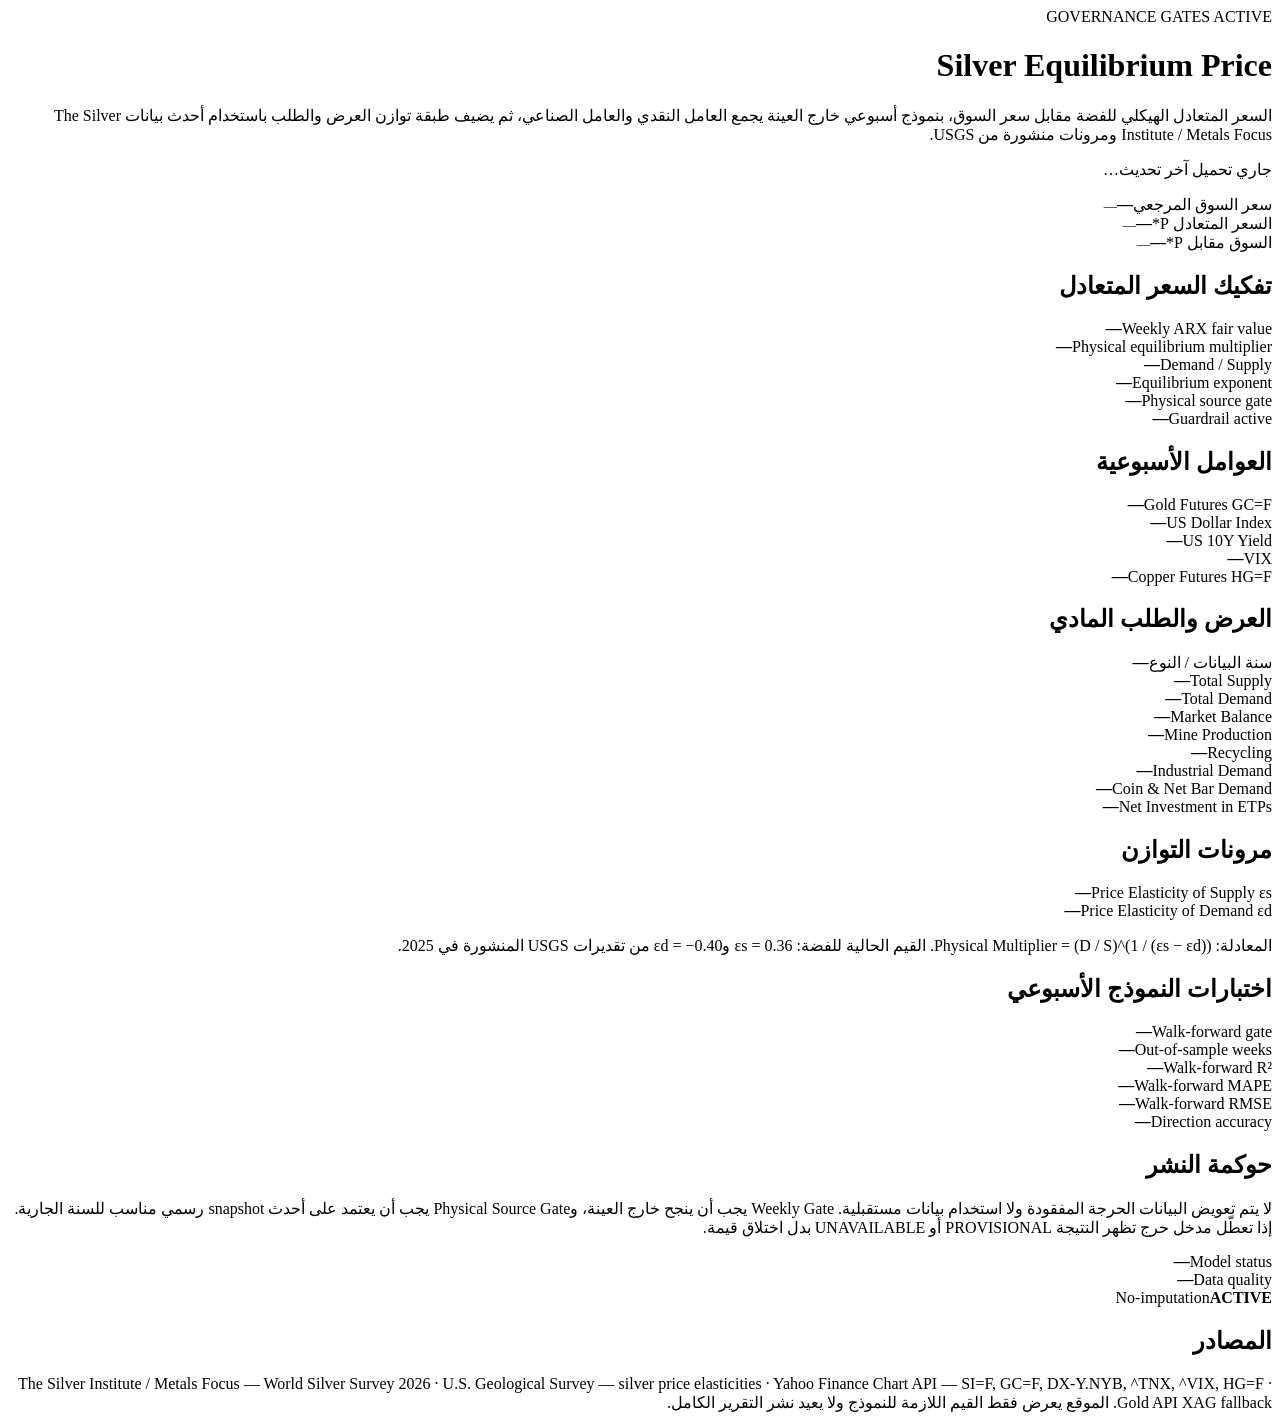
==== docs/silver/index.html @ a920cc6e "feat: add silver equilibrium dashboard" ====
<!doctype html>
<html lang="ar" dir="rtl">
<head>
  <meta charset="utf-8">
  <meta name="viewport" content="width=device-width,initial-scale=1">
  <title>Silver Equilibrium Price</title>
  <link rel="stylesheet" href="style.css">
</head>
<body>
<main>
  <header>
    <div class="badge" id="badge">GOVERNANCE GATES ACTIVE</div>
    <h1>Silver Equilibrium Price</h1>
    <p class="lead">السعر المتعادل الهيكلي للفضة مقابل سعر السوق، بنموذج أسبوعي خارج العينة يجمع العامل النقدي والعامل الصناعي، ثم يضيف طبقة توازن العرض والطلب باستخدام أحدث بيانات The Silver Institute / Metals Focus ومرونات منشورة من USGS.</p>
    <p class="muted" id="updated">جاري تحميل آخر تحديث…</p>
  </header>

  <section class="grid cards">
    <article class="card"><span>سعر السوق المرجعي</span><strong class="silver" id="spot">—</strong><small id="spotMeta">—</small></article>
    <article class="card"><span>السعر المتعادل P*</span><strong class="green" id="pstar">—</strong><small id="pstarMeta">—</small></article>
    <article class="card"><span>السوق مقابل P*</span><strong id="gap">—</strong><small id="gapMeta">—</small></article>
  </section>

  <section class="panel">
    <h2>تفكيك السعر المتعادل</h2>
    <div class="row"><span>Weekly ARX fair value</span><b id="weeklyP">—</b></div>
    <div class="row"><span>Physical equilibrium multiplier</span><b id="physical">—</b></div>
    <div class="row"><span>Demand / Supply</span><b id="dsRatio">—</b></div>
    <div class="row"><span>Equilibrium exponent</span><b id="eqExponent">—</b></div>
    <div class="row"><span>Physical source gate</span><b id="physicalGate">—</b></div>
    <div class="row"><span>Guardrail active</span><b id="guardrail">—</b></div>
  </section>

  <section class="panel">
    <h2>العوامل الأسبوعية</h2>
    <div class="row"><span>Gold Futures GC=F</span><b id="gold">—</b></div>
    <div class="row"><span>US Dollar Index</span><b id="usd">—</b></div>
    <div class="row"><span>US 10Y Yield</span><b id="tnx">—</b></div>
    <div class="row"><span>VIX</span><b id="vix">—</b></div>
    <div class="row"><span>Copper Futures HG=F</span><b id="copper">—</b></div>
  </section>

  <section class="panel">
    <h2>العرض والطلب المادي</h2>
    <div class="row"><span>سنة البيانات / النوع</span><b id="physicalVintage">—</b></div>
    <div class="row"><span>Total Supply</span><b id="supply">—</b></div>
    <div class="row"><span>Total Demand</span><b id="demand">—</b></div>
    <div class="row"><span>Market Balance</span><b id="balance">—</b></div>
    <div class="row"><span>Mine Production</span><b id="mine">—</b></div>
    <div class="row"><span>Recycling</span><b id="recycling">—</b></div>
    <div class="row"><span>Industrial Demand</span><b id="industrial">—</b></div>
    <div class="row"><span>Coin & Net Bar Demand</span><b id="coinbar">—</b></div>
    <div class="row"><span>Net Investment in ETPs</span><b id="etp">—</b></div>
  </section>

  <section class="panel">
    <h2>مرونات التوازن</h2>
    <div class="row"><span>Price Elasticity of Supply εs</span><b id="es">—</b></div>
    <div class="row"><span>Price Elasticity of Demand εd</span><b id="ed">—</b></div>
    <p class="note">المعادلة: <span dir="ltr">Physical Multiplier = (D / S)^(1 / (εs − εd))</span>. القيم الحالية للفضة: <span dir="ltr">εs = 0.36</span> و<span dir="ltr">εd = −0.40</span> من تقديرات USGS المنشورة في 2025.</p>
  </section>

  <section class="panel">
    <h2>اختبارات النموذج الأسبوعي</h2>
    <div class="row"><span>Walk-forward gate</span><b id="wf">—</b></div>
    <div class="row"><span>Out-of-sample weeks</span><b id="oos">—</b></div>
    <div class="row"><span>Walk-forward R²</span><b id="r2">—</b></div>
    <div class="row"><span>Walk-forward MAPE</span><b id="mape">—</b></div>
    <div class="row"><span>Walk-forward RMSE</span><b id="rmse">—</b></div>
    <div class="row"><span>Direction accuracy</span><b id="direction">—</b></div>
  </section>

  <section class="panel">
    <h2>حوكمة النشر</h2>
    <p class="note">لا يتم تعويض البيانات الحرجة المفقودة ولا استخدام بيانات مستقبلية. Weekly Gate يجب أن ينجح خارج العينة، وPhysical Source Gate يجب أن يعتمد على أحدث snapshot رسمي مناسب للسنة الجارية. إذا تعطّل مدخل حرج تظهر النتيجة PROVISIONAL أو UNAVAILABLE بدل اختلاق قيمة.</p>
    <div class="row"><span>Model status</span><b id="status">—</b></div>
    <div class="row"><span>Data quality</span><b id="quality">—</b></div>
    <div class="row"><span>No-imputation</span><b class="green">ACTIVE</b></div>
  </section>

  <section class="panel">
    <h2>المصادر</h2>
    <p class="sources">The Silver Institute / Metals Focus — World Silver Survey 2026 · U.S. Geological Survey — silver price elasticities · Yahoo Finance Chart API — SI=F, GC=F, DX-Y.NYB, ^TNX, ^VIX, HG=F · Gold API XAG fallback. الموقع يعرض فقط القيم اللازمة للنموذج ولا يعيد نشر التقرير الكامل.</p>
  </section>
</main>
<script src="app.js"></script>
</body>
</html>
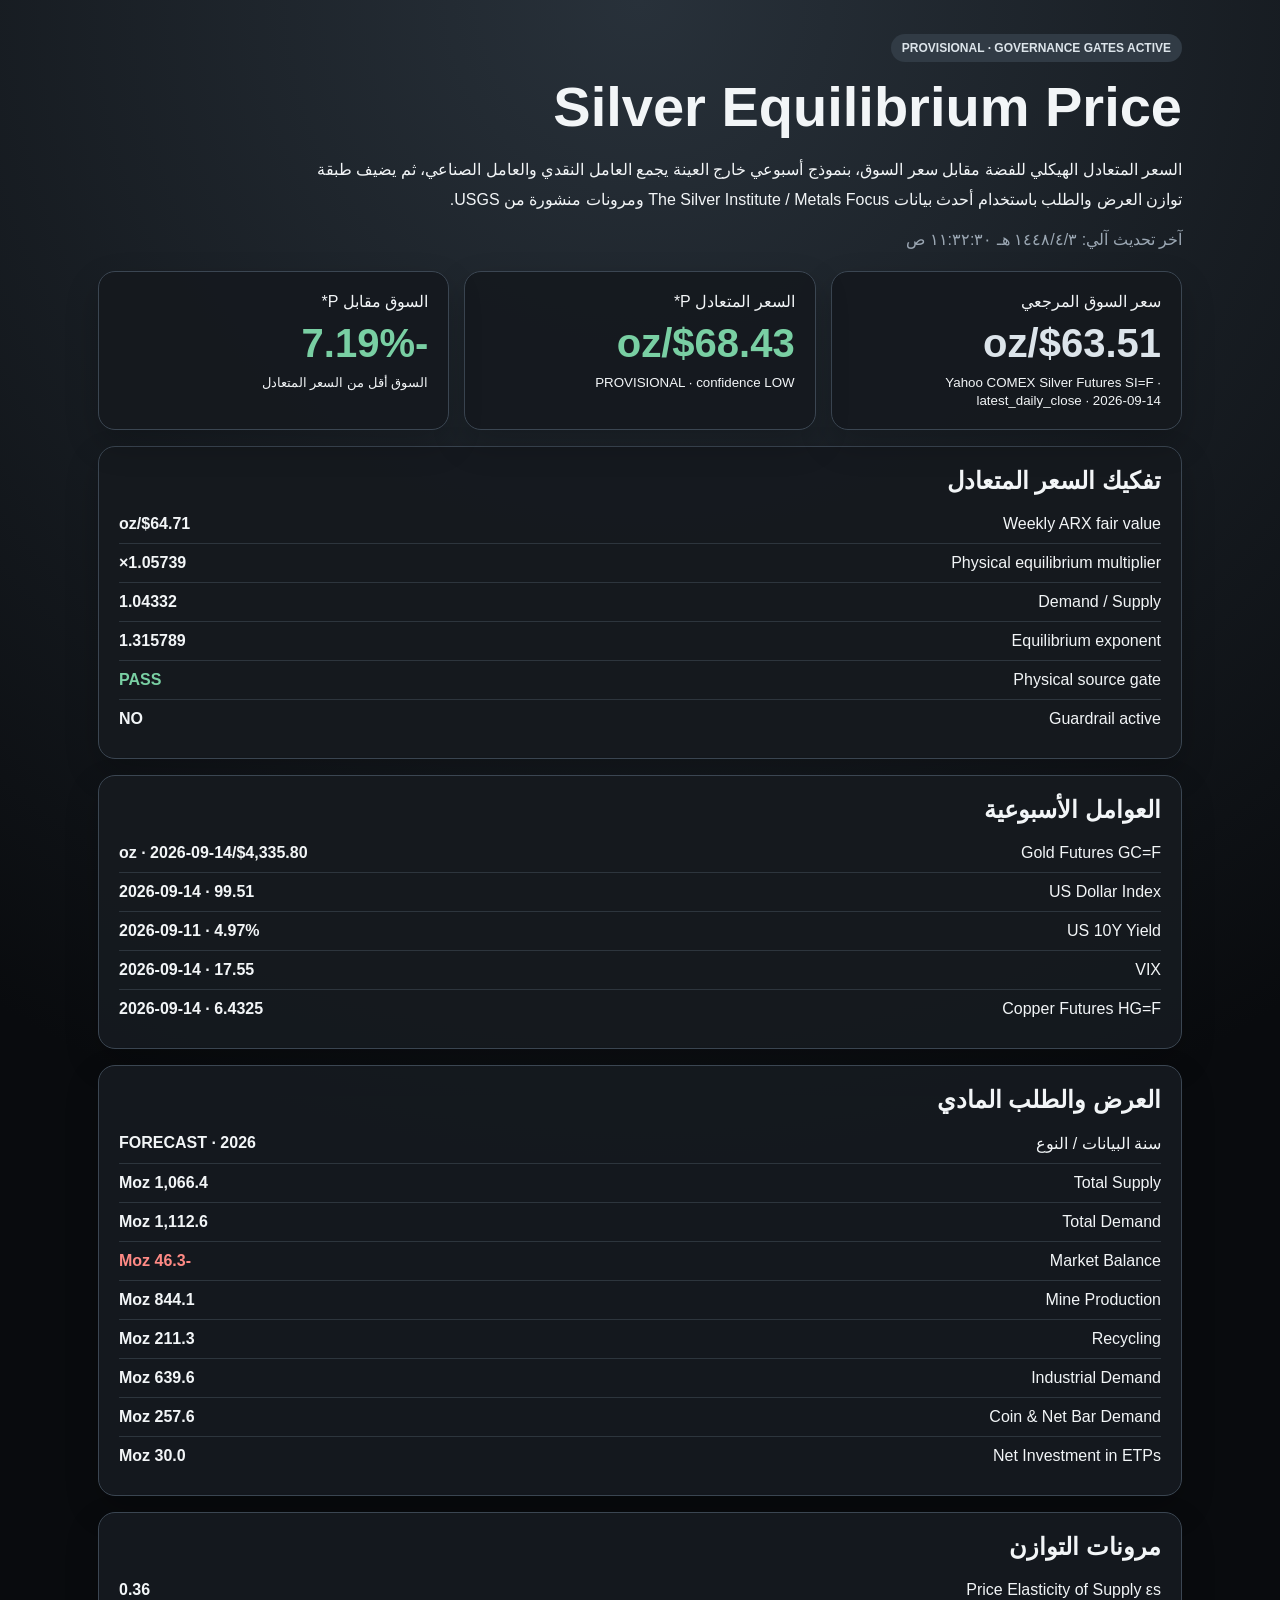
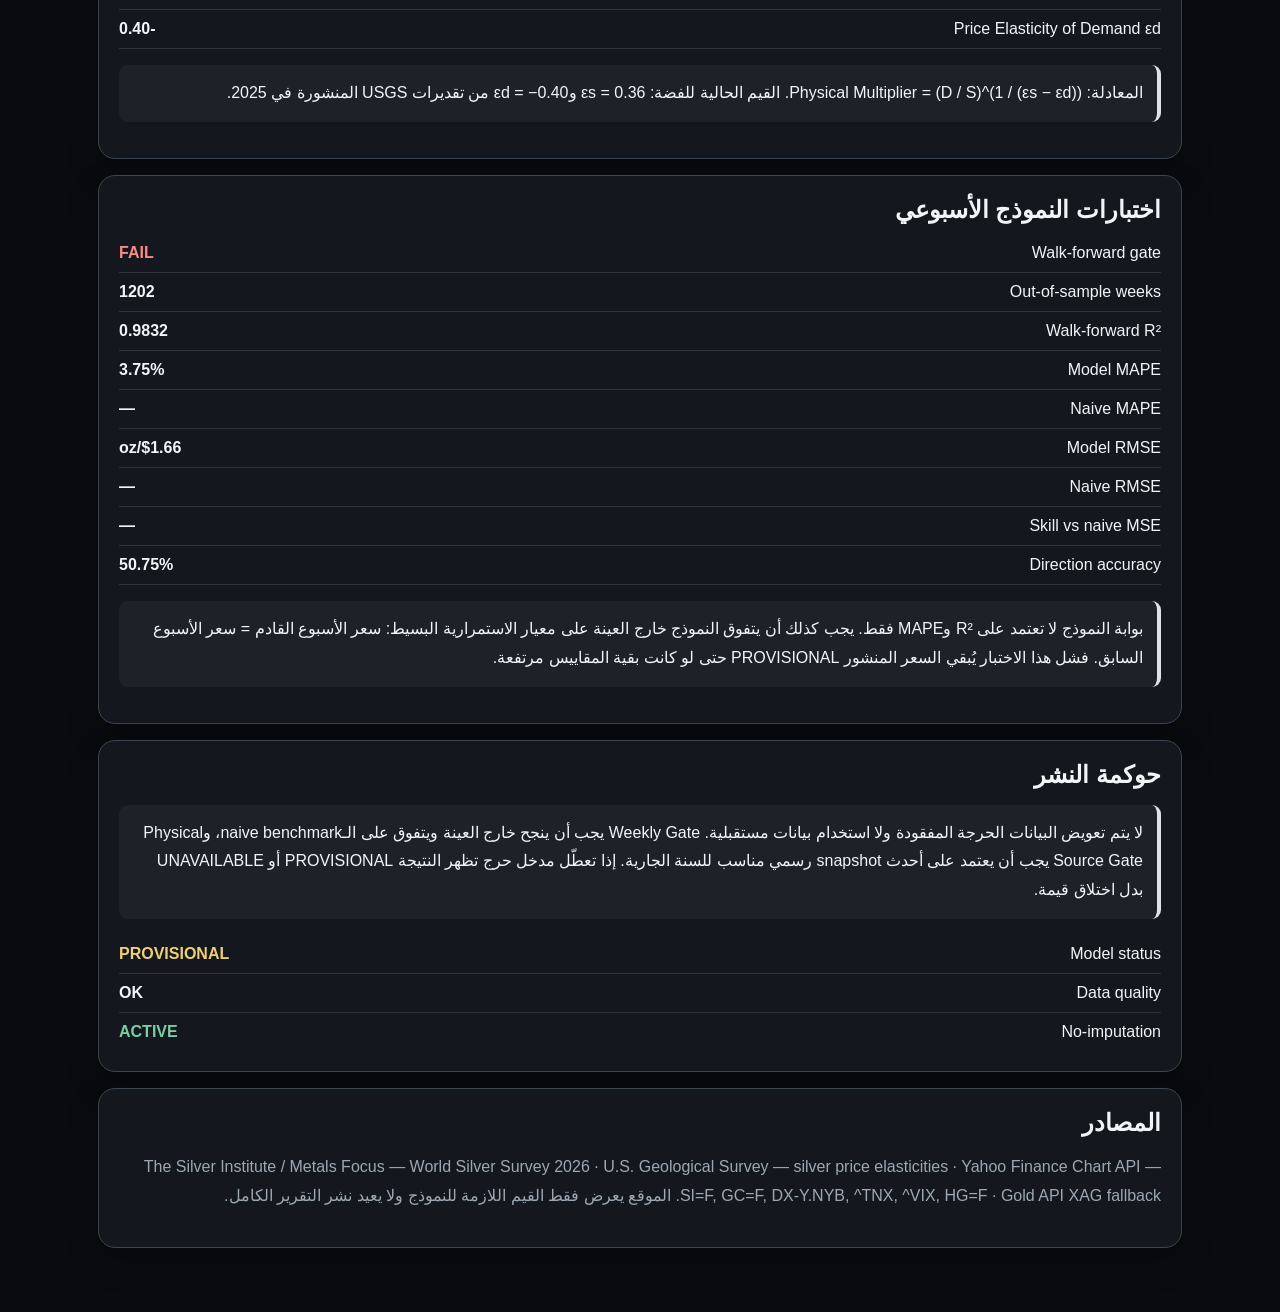
==== commit 38f36d81: "ui: expose naive benchmark governance metrics" ====
--- a/docs/silver/index.html
+++ b/docs/silver/index.html
@@ -65,14 +65,18 @@
     <div class="row"><span>Walk-forward gate</span><b id="wf">—</b></div>
     <div class="row"><span>Out-of-sample weeks</span><b id="oos">—</b></div>
     <div class="row"><span>Walk-forward R²</span><b id="r2">—</b></div>
-    <div class="row"><span>Walk-forward MAPE</span><b id="mape">—</b></div>
-    <div class="row"><span>Walk-forward RMSE</span><b id="rmse">—</b></div>
+    <div class="row"><span>Model MAPE</span><b id="mape">—</b></div>
+    <div class="row"><span>Naive MAPE</span><b id="naiveMape">—</b></div>
+    <div class="row"><span>Model RMSE</span><b id="rmse">—</b></div>
+    <div class="row"><span>Naive RMSE</span><b id="naiveRmse">—</b></div>
+    <div class="row"><span>Skill vs naive MSE</span><b id="naiveSkill">—</b></div>
     <div class="row"><span>Direction accuracy</span><b id="direction">—</b></div>
+    <p class="note">بوابة النموذج لا تعتمد على R² وMAPE فقط. يجب كذلك أن يتفوق النموذج خارج العينة على معيار الاستمرارية البسيط: سعر الأسبوع القادم = سعر الأسبوع السابق. فشل هذا الاختبار يُبقي السعر المنشور PROVISIONAL حتى لو كانت بقية المقاييس مرتفعة.</p>
   </section>
 
   <section class="panel">
     <h2>حوكمة النشر</h2>
-    <p class="note">لا يتم تعويض البيانات الحرجة المفقودة ولا استخدام بيانات مستقبلية. Weekly Gate يجب أن ينجح خارج العينة، وPhysical Source Gate يجب أن يعتمد على أحدث snapshot رسمي مناسب للسنة الجارية. إذا تعطّل مدخل حرج تظهر النتيجة PROVISIONAL أو UNAVAILABLE بدل اختلاق قيمة.</p>
+    <p class="note">لا يتم تعويض البيانات الحرجة المفقودة ولا استخدام بيانات مستقبلية. Weekly Gate يجب أن ينجح خارج العينة ويتفوق على الـnaive benchmark، وPhysical Source Gate يجب أن يعتمد على أحدث snapshot رسمي مناسب للسنة الجارية. إذا تعطّل مدخل حرج تظهر النتيجة PROVISIONAL أو UNAVAILABLE بدل اختلاق قيمة.</p>
     <div class="row"><span>Model status</span><b id="status">—</b></div>
     <div class="row"><span>Data quality</span><b id="quality">—</b></div>
     <div class="row"><span>No-imputation</span><b class="green">ACTIVE</b></div>
--- a/docs/silver/style.css
+++ b/docs/silver/style.css
@@ -0,0 +1 @@
+:root{--bg:#090b0e;--panel:#15191f;--line:#3b4652;--text:#f2f5f7;--muted:#9ca8b4;--silver:#dce4ea;--green:#79cfa3;--red:#ff8a85;--yellow:#efcf73}*{box-sizing:border-box}body{margin:0;background:radial-gradient(circle at top,#28313a 0,#090b0e 40%);color:var(--text);font-family:Arial,Tahoma,sans-serif}main{max-width:1120px;margin:auto;padding:34px 18px 64px}header{margin-bottom:22px}h1{font-size:clamp(34px,5vw,56px);margin:12px 0 8px}h2{margin:0 0 10px}.lead{max-width:900px;line-height:1.85}.muted{color:var(--muted)}.badge{display:inline-block;background:#313b45;color:var(--silver);padding:7px 11px;border-radius:999px;font-size:12px;font-weight:700}.grid{display:grid;grid-template-columns:repeat(3,1fr);gap:15px}.card,.panel{background:rgba(21,25,31,.96);border:1px solid var(--line);border-radius:17px;padding:20px;box-shadow:0 14px 34px rgba(0,0,0,.2)}.card strong{display:block;font-size:clamp(28px,4vw,40px);margin:10px 0 7px}.panel{margin-top:16px}.row{display:flex;justify-content:space-between;gap:22px;padding:10px 0;border-bottom:1px solid #2d353d}.row:last-child{border-bottom:0}.row b{text-align:left}.silver{color:var(--silver)}.green{color:var(--green)}.red{color:var(--red)}.yellow{color:var(--yellow)}.note{line-height:1.8;background:#1c2228;border-right:4px solid var(--silver);padding:14px;border-radius:9px}.sources{color:var(--muted);line-height:1.8}@media(max-width:820px){.grid{grid-template-columns:1fr}.row{align-items:flex-start}.row b{max-width:55%}}
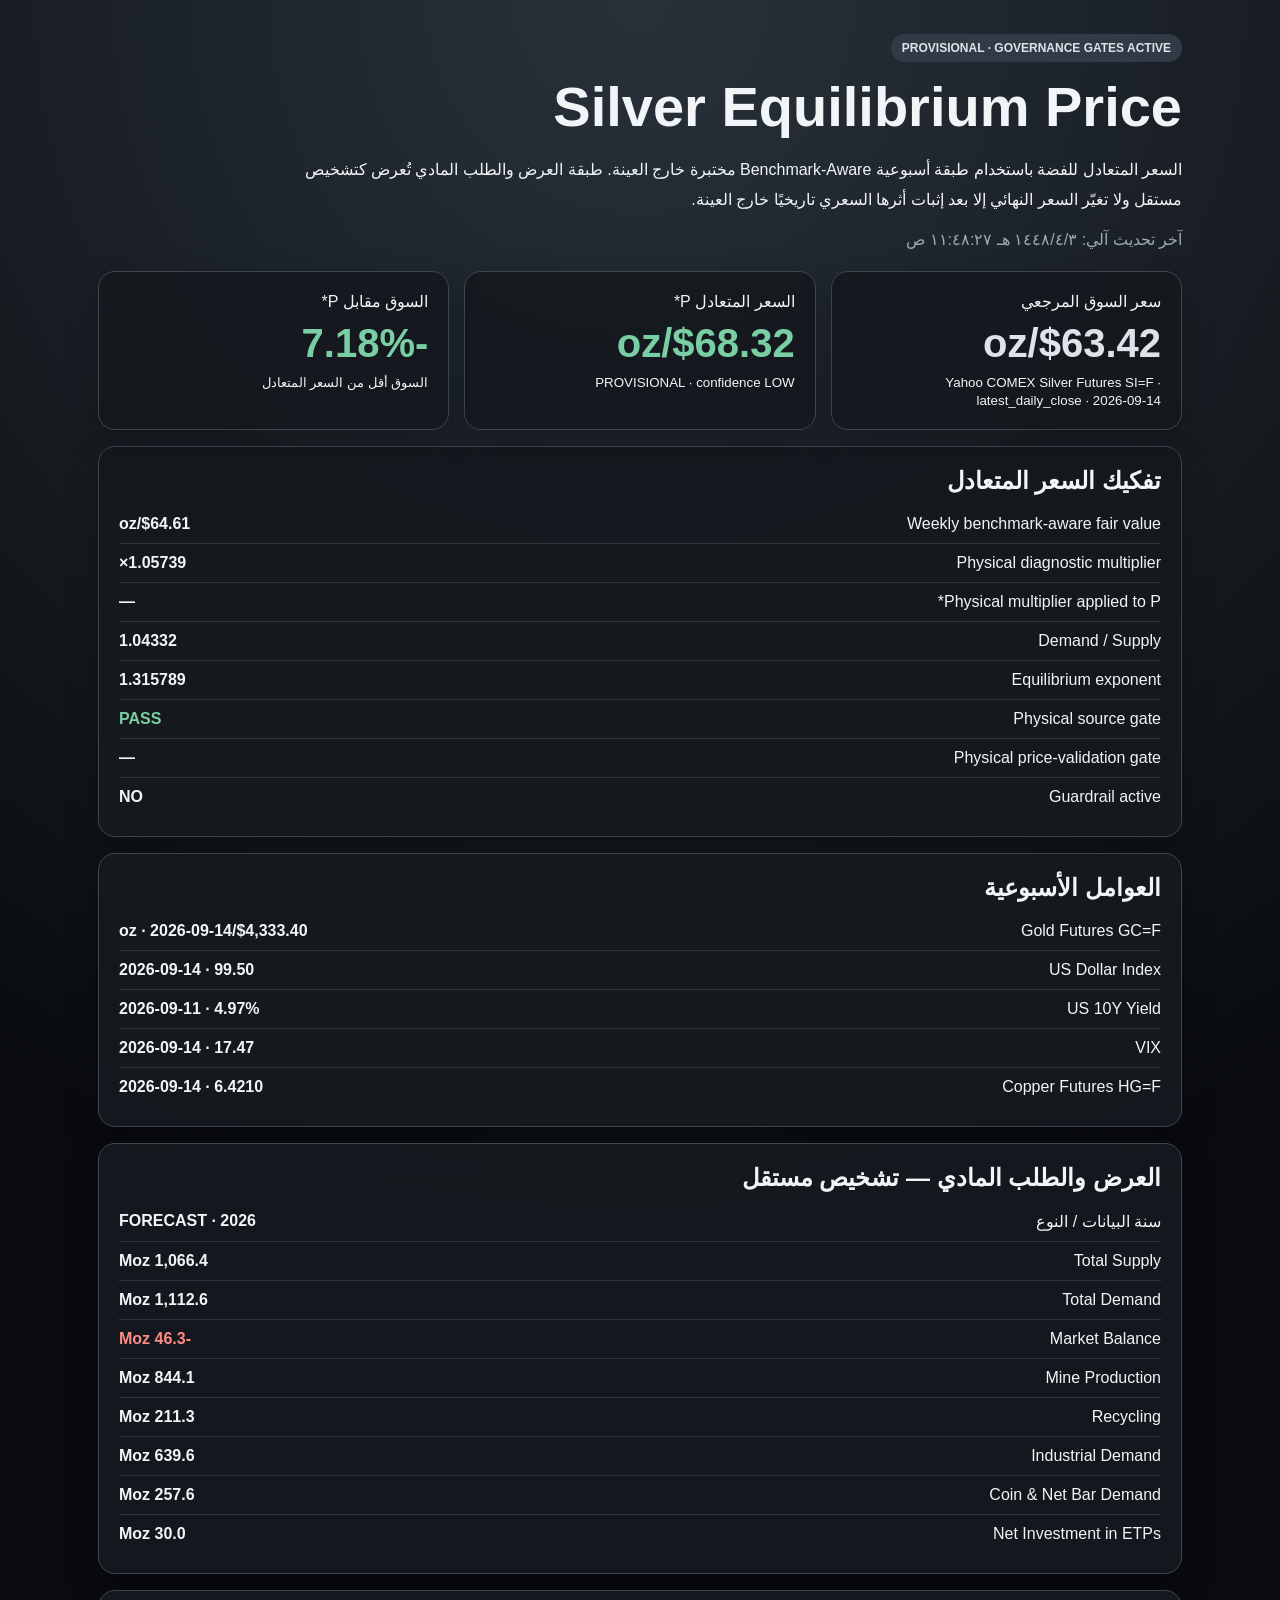
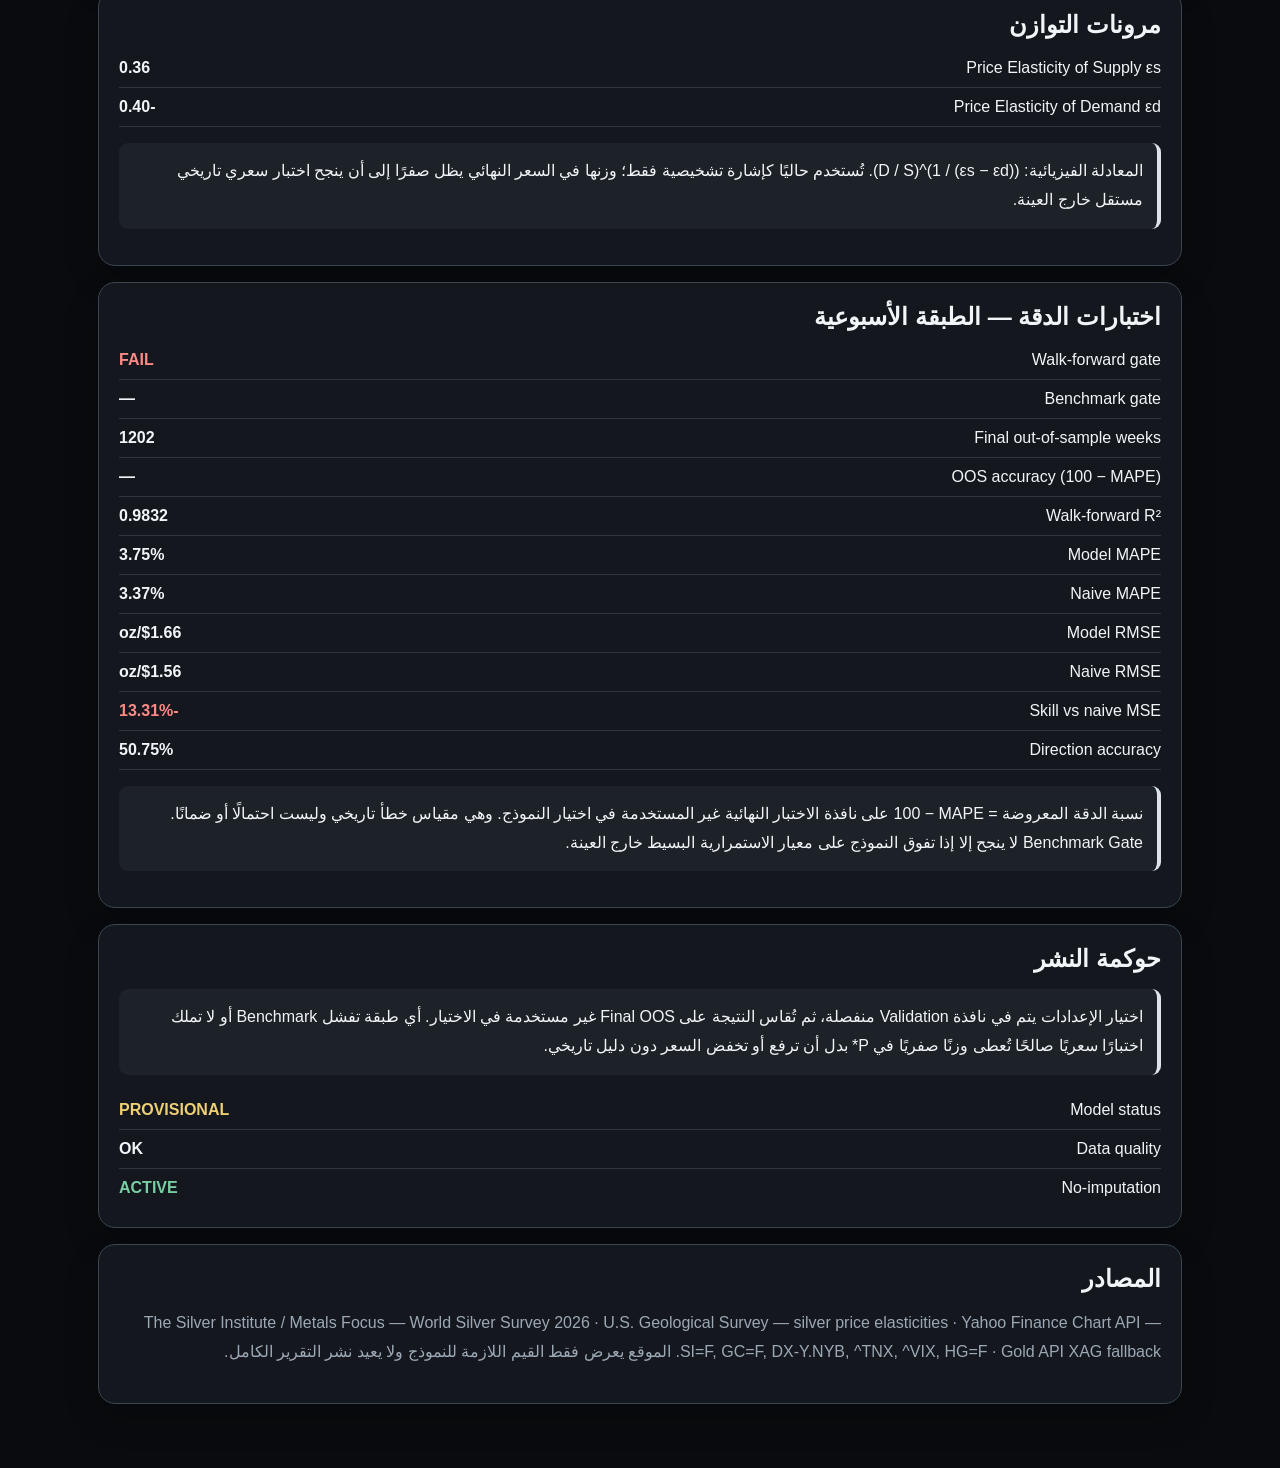
==== commit b4de2e6a: "feat(silver): display benchmark-aware OOS accuracy and physical gate" ====
--- a/docs/silver/index.html
+++ b/docs/silver/index.html
@@ -9,9 +9,9 @@
 <body>
 <main>
   <header>
-    <div class="badge" id="badge">GOVERNANCE GATES ACTIVE</div>
+    <div class="badge" id="badge">BENCHMARK-AWARE GOVERNANCE ACTIVE</div>
     <h1>Silver Equilibrium Price</h1>
-    <p class="lead">السعر المتعادل الهيكلي للفضة مقابل سعر السوق، بنموذج أسبوعي خارج العينة يجمع العامل النقدي والعامل الصناعي، ثم يضيف طبقة توازن العرض والطلب باستخدام أحدث بيانات The Silver Institute / Metals Focus ومرونات منشورة من USGS.</p>
+    <p class="lead">السعر المتعادل للفضة باستخدام طبقة أسبوعية Benchmark‑Aware مختبرة خارج العينة. طبقة العرض والطلب المادي تُعرض كتشخيص مستقل ولا تغيّر السعر النهائي إلا بعد إثبات أثرها السعري تاريخيًا خارج العينة.</p>
     <p class="muted" id="updated">جاري تحميل آخر تحديث…</p>
   </header>
 
@@ -23,11 +23,13 @@
 
   <section class="panel">
     <h2>تفكيك السعر المتعادل</h2>
-    <div class="row"><span>Weekly ARX fair value</span><b id="weeklyP">—</b></div>
-    <div class="row"><span>Physical equilibrium multiplier</span><b id="physical">—</b></div>
+    <div class="row"><span>Weekly benchmark-aware fair value</span><b id="weeklyP">—</b></div>
+    <div class="row"><span>Physical diagnostic multiplier</span><b id="physical">—</b></div>
+    <div class="row"><span>Physical multiplier applied to P*</span><b id="physicalApplied">—</b></div>
     <div class="row"><span>Demand / Supply</span><b id="dsRatio">—</b></div>
     <div class="row"><span>Equilibrium exponent</span><b id="eqExponent">—</b></div>
     <div class="row"><span>Physical source gate</span><b id="physicalGate">—</b></div>
+    <div class="row"><span>Physical price-validation gate</span><b id="physicalPriceGate">—</b></div>
     <div class="row"><span>Guardrail active</span><b id="guardrail">—</b></div>
   </section>
 
@@ -41,7 +43,7 @@
   </section>
 
   <section class="panel">
-    <h2>العرض والطلب المادي</h2>
+    <h2>العرض والطلب المادي — تشخيص مستقل</h2>
     <div class="row"><span>سنة البيانات / النوع</span><b id="physicalVintage">—</b></div>
     <div class="row"><span>Total Supply</span><b id="supply">—</b></div>
     <div class="row"><span>Total Demand</span><b id="demand">—</b></div>
@@ -57,13 +59,15 @@
     <h2>مرونات التوازن</h2>
     <div class="row"><span>Price Elasticity of Supply εs</span><b id="es">—</b></div>
     <div class="row"><span>Price Elasticity of Demand εd</span><b id="ed">—</b></div>
-    <p class="note">المعادلة: <span dir="ltr">Physical Multiplier = (D / S)^(1 / (εs − εd))</span>. القيم الحالية للفضة: <span dir="ltr">εs = 0.36</span> و<span dir="ltr">εd = −0.40</span> من تقديرات USGS المنشورة في 2025.</p>
+    <p class="note">المعادلة الفيزيائية: <span dir="ltr">(D / S)^(1 / (εs − εd))</span>. تُستخدم حاليًا كإشارة تشخيصية فقط؛ وزنها في السعر النهائي يظل صفرًا إلى أن ينجح اختبار سعري تاريخي مستقل خارج العينة.</p>
   </section>
 
   <section class="panel">
-    <h2>اختبارات النموذج الأسبوعي</h2>
+    <h2>اختبارات الدقة — الطبقة الأسبوعية</h2>
     <div class="row"><span>Walk-forward gate</span><b id="wf">—</b></div>
-    <div class="row"><span>Out-of-sample weeks</span><b id="oos">—</b></div>
+    <div class="row"><span>Benchmark gate</span><b id="benchmarkGate">—</b></div>
+    <div class="row"><span>Final out-of-sample weeks</span><b id="oos">—</b></div>
+    <div class="row"><span>OOS accuracy (100 − MAPE)</span><b id="accuracy">—</b></div>
     <div class="row"><span>Walk-forward R²</span><b id="r2">—</b></div>
     <div class="row"><span>Model MAPE</span><b id="mape">—</b></div>
     <div class="row"><span>Naive MAPE</span><b id="naiveMape">—</b></div>
@@ -71,12 +75,12 @@
     <div class="row"><span>Naive RMSE</span><b id="naiveRmse">—</b></div>
     <div class="row"><span>Skill vs naive MSE</span><b id="naiveSkill">—</b></div>
     <div class="row"><span>Direction accuracy</span><b id="direction">—</b></div>
-    <p class="note">بوابة النموذج لا تعتمد على R² وMAPE فقط. يجب كذلك أن يتفوق النموذج خارج العينة على معيار الاستمرارية البسيط: سعر الأسبوع القادم = سعر الأسبوع السابق. فشل هذا الاختبار يُبقي السعر المنشور PROVISIONAL حتى لو كانت بقية المقاييس مرتفعة.</p>
+    <p class="note">نسبة الدقة المعروضة = <span dir="ltr">100 − MAPE</span> على نافذة الاختبار النهائية غير المستخدمة في اختيار النموذج. وهي مقياس خطأ تاريخي وليست احتمالًا أو ضمانًا. Benchmark Gate لا ينجح إلا إذا تفوق النموذج على معيار الاستمرارية البسيط خارج العينة.</p>
   </section>
 
   <section class="panel">
     <h2>حوكمة النشر</h2>
-    <p class="note">لا يتم تعويض البيانات الحرجة المفقودة ولا استخدام بيانات مستقبلية. Weekly Gate يجب أن ينجح خارج العينة ويتفوق على الـnaive benchmark، وPhysical Source Gate يجب أن يعتمد على أحدث snapshot رسمي مناسب للسنة الجارية. إذا تعطّل مدخل حرج تظهر النتيجة PROVISIONAL أو UNAVAILABLE بدل اختلاق قيمة.</p>
+    <p class="note">اختيار الإعدادات يتم في نافذة Validation منفصلة، ثم تُقاس النتيجة على Final OOS غير مستخدمة في الاختيار. أي طبقة تفشل Benchmark أو لا تملك اختبارًا سعريًا صالحًا تُعطى وزنًا صفريًا في P* بدل أن ترفع أو تخفض السعر دون دليل تاريخي.</p>
     <div class="row"><span>Model status</span><b id="status">—</b></div>
     <div class="row"><span>Data quality</span><b id="quality">—</b></div>
     <div class="row"><span>No-imputation</span><b class="green">ACTIVE</b></div>
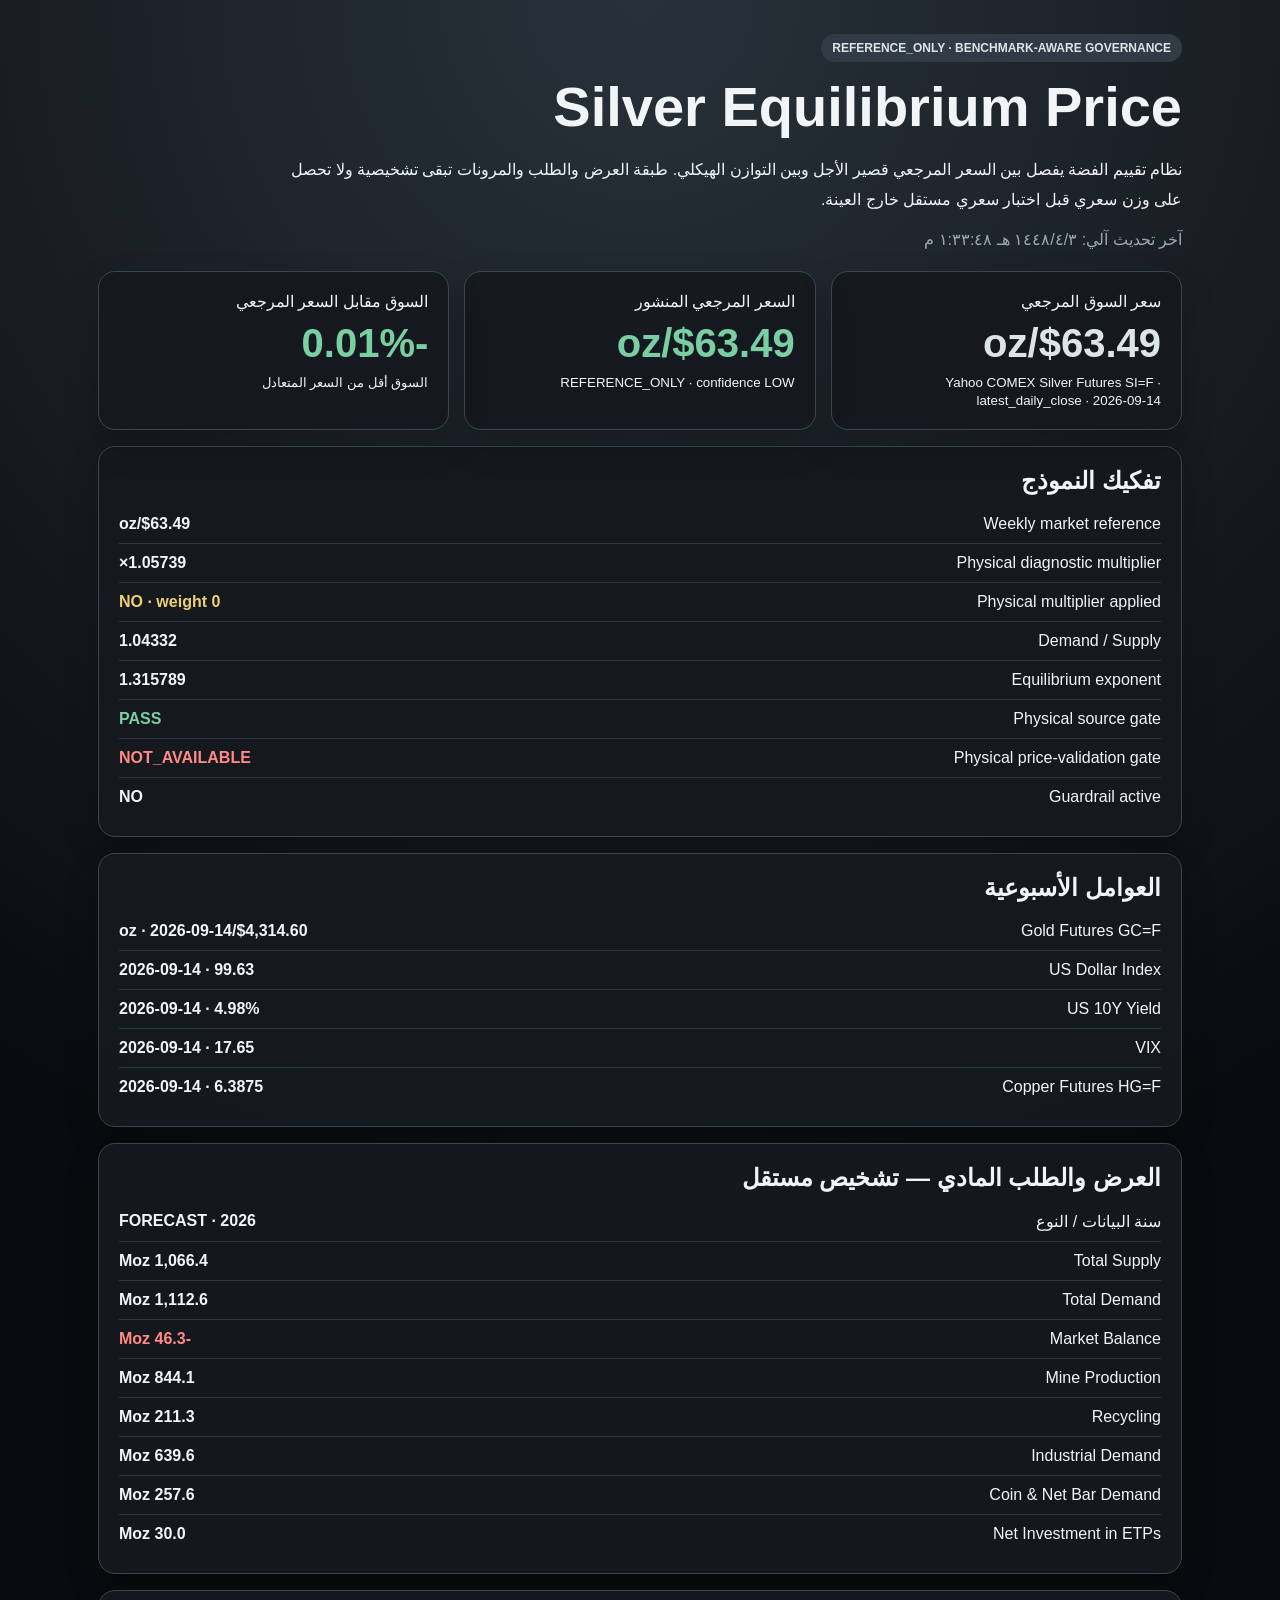
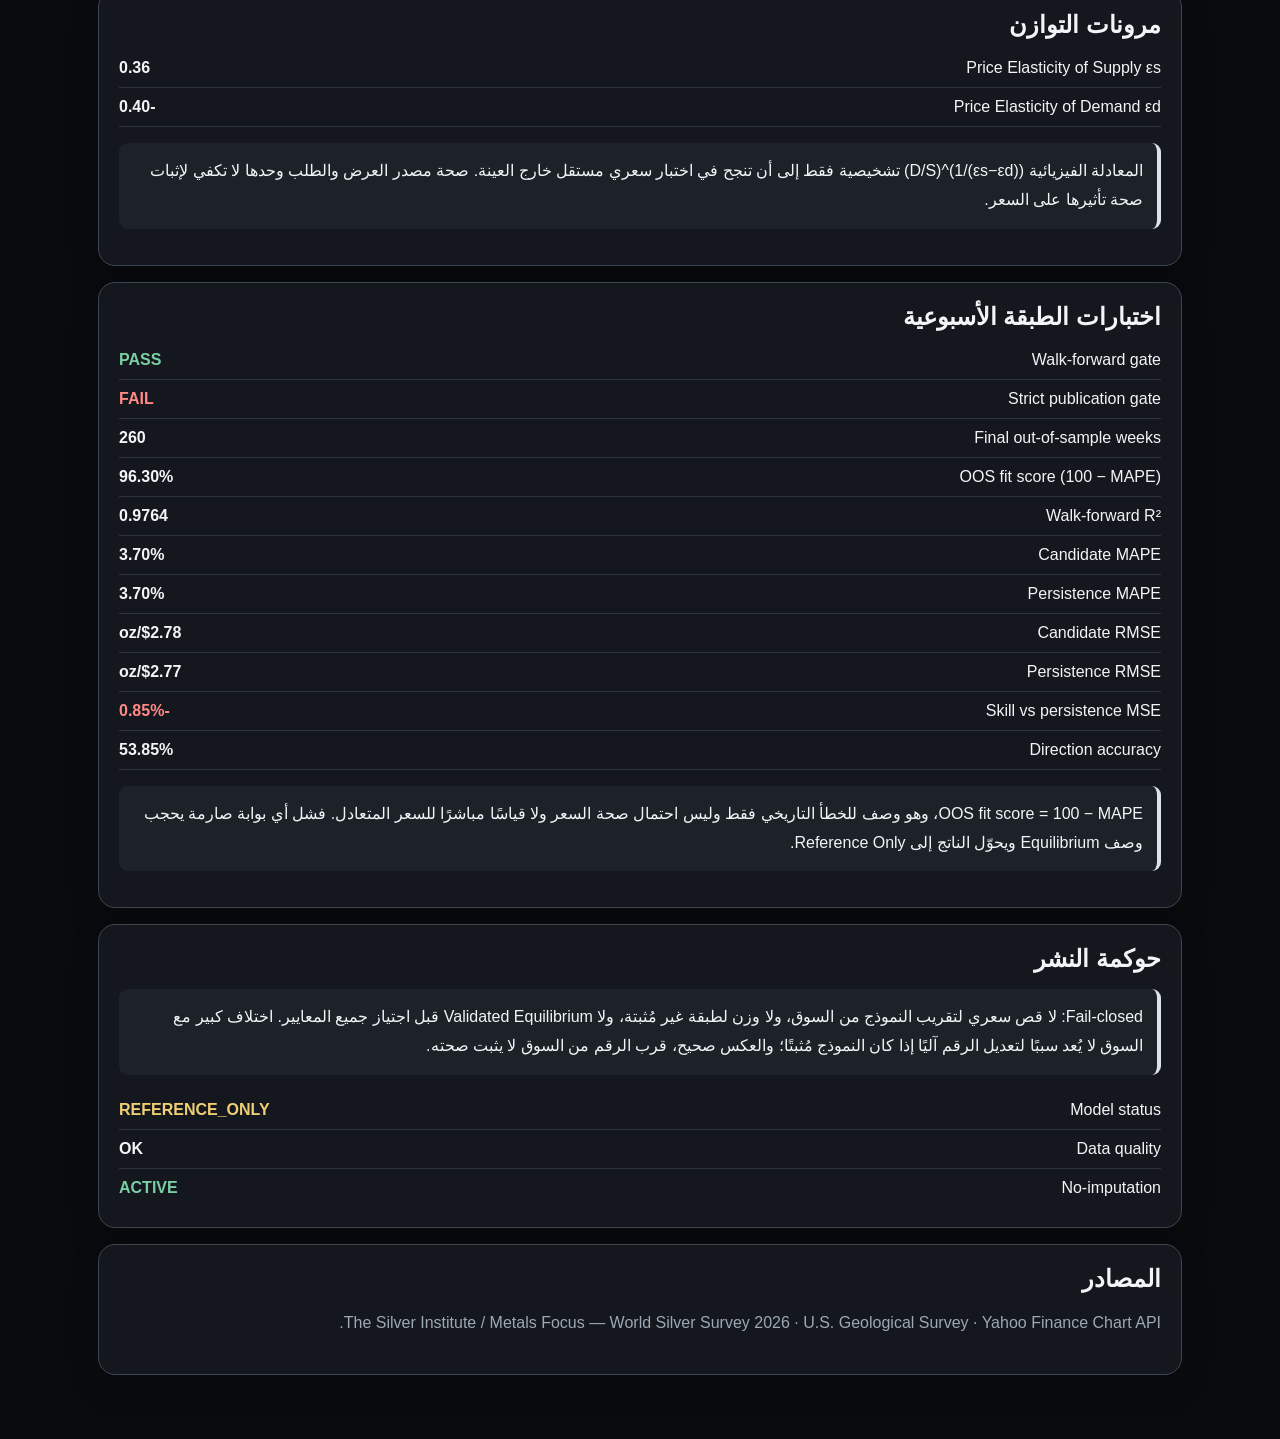
==== commit 4e1b6fe4: "docs(silver): align website wording with strict model governance" ====
--- a/docs/silver/index.html
+++ b/docs/silver/index.html
@@ -1,96 +1,9 @@
 <!doctype html>
-<html lang="ar" dir="rtl">
-<head>
-  <meta charset="utf-8">
-  <meta name="viewport" content="width=device-width,initial-scale=1">
-  <title>Silver Equilibrium Price</title>
-  <link rel="stylesheet" href="style.css">
-</head>
-<body>
-<main>
-  <header>
-    <div class="badge" id="badge">BENCHMARK-AWARE GOVERNANCE ACTIVE</div>
-    <h1>Silver Equilibrium Price</h1>
-    <p class="lead">السعر المتعادل للفضة باستخدام طبقة أسبوعية Benchmark‑Aware مختبرة خارج العينة. طبقة العرض والطلب المادي تُعرض كتشخيص مستقل ولا تغيّر السعر النهائي إلا بعد إثبات أثرها السعري تاريخيًا خارج العينة.</p>
-    <p class="muted" id="updated">جاري تحميل آخر تحديث…</p>
-  </header>
-
-  <section class="grid cards">
-    <article class="card"><span>سعر السوق المرجعي</span><strong class="silver" id="spot">—</strong><small id="spotMeta">—</small></article>
-    <article class="card"><span>السعر المتعادل P*</span><strong class="green" id="pstar">—</strong><small id="pstarMeta">—</small></article>
-    <article class="card"><span>السوق مقابل P*</span><strong id="gap">—</strong><small id="gapMeta">—</small></article>
-  </section>
-
-  <section class="panel">
-    <h2>تفكيك السعر المتعادل</h2>
-    <div class="row"><span>Weekly benchmark-aware fair value</span><b id="weeklyP">—</b></div>
-    <div class="row"><span>Physical diagnostic multiplier</span><b id="physical">—</b></div>
-    <div class="row"><span>Physical multiplier applied to P*</span><b id="physicalApplied">—</b></div>
-    <div class="row"><span>Demand / Supply</span><b id="dsRatio">—</b></div>
-    <div class="row"><span>Equilibrium exponent</span><b id="eqExponent">—</b></div>
-    <div class="row"><span>Physical source gate</span><b id="physicalGate">—</b></div>
-    <div class="row"><span>Physical price-validation gate</span><b id="physicalPriceGate">—</b></div>
-    <div class="row"><span>Guardrail active</span><b id="guardrail">—</b></div>
-  </section>
-
-  <section class="panel">
-    <h2>العوامل الأسبوعية</h2>
-    <div class="row"><span>Gold Futures GC=F</span><b id="gold">—</b></div>
-    <div class="row"><span>US Dollar Index</span><b id="usd">—</b></div>
-    <div class="row"><span>US 10Y Yield</span><b id="tnx">—</b></div>
-    <div class="row"><span>VIX</span><b id="vix">—</b></div>
-    <div class="row"><span>Copper Futures HG=F</span><b id="copper">—</b></div>
-  </section>
-
-  <section class="panel">
-    <h2>العرض والطلب المادي — تشخيص مستقل</h2>
-    <div class="row"><span>سنة البيانات / النوع</span><b id="physicalVintage">—</b></div>
-    <div class="row"><span>Total Supply</span><b id="supply">—</b></div>
-    <div class="row"><span>Total Demand</span><b id="demand">—</b></div>
-    <div class="row"><span>Market Balance</span><b id="balance">—</b></div>
-    <div class="row"><span>Mine Production</span><b id="mine">—</b></div>
-    <div class="row"><span>Recycling</span><b id="recycling">—</b></div>
-    <div class="row"><span>Industrial Demand</span><b id="industrial">—</b></div>
-    <div class="row"><span>Coin & Net Bar Demand</span><b id="coinbar">—</b></div>
-    <div class="row"><span>Net Investment in ETPs</span><b id="etp">—</b></div>
-  </section>
-
-  <section class="panel">
-    <h2>مرونات التوازن</h2>
-    <div class="row"><span>Price Elasticity of Supply εs</span><b id="es">—</b></div>
-    <div class="row"><span>Price Elasticity of Demand εd</span><b id="ed">—</b></div>
-    <p class="note">المعادلة الفيزيائية: <span dir="ltr">(D / S)^(1 / (εs − εd))</span>. تُستخدم حاليًا كإشارة تشخيصية فقط؛ وزنها في السعر النهائي يظل صفرًا إلى أن ينجح اختبار سعري تاريخي مستقل خارج العينة.</p>
-  </section>
-
-  <section class="panel">
-    <h2>اختبارات الدقة — الطبقة الأسبوعية</h2>
-    <div class="row"><span>Walk-forward gate</span><b id="wf">—</b></div>
-    <div class="row"><span>Benchmark gate</span><b id="benchmarkGate">—</b></div>
-    <div class="row"><span>Final out-of-sample weeks</span><b id="oos">—</b></div>
-    <div class="row"><span>OOS accuracy (100 − MAPE)</span><b id="accuracy">—</b></div>
-    <div class="row"><span>Walk-forward R²</span><b id="r2">—</b></div>
-    <div class="row"><span>Model MAPE</span><b id="mape">—</b></div>
-    <div class="row"><span>Naive MAPE</span><b id="naiveMape">—</b></div>
-    <div class="row"><span>Model RMSE</span><b id="rmse">—</b></div>
-    <div class="row"><span>Naive RMSE</span><b id="naiveRmse">—</b></div>
-    <div class="row"><span>Skill vs naive MSE</span><b id="naiveSkill">—</b></div>
-    <div class="row"><span>Direction accuracy</span><b id="direction">—</b></div>
-    <p class="note">نسبة الدقة المعروضة = <span dir="ltr">100 − MAPE</span> على نافذة الاختبار النهائية غير المستخدمة في اختيار النموذج. وهي مقياس خطأ تاريخي وليست احتمالًا أو ضمانًا. Benchmark Gate لا ينجح إلا إذا تفوق النموذج على معيار الاستمرارية البسيط خارج العينة.</p>
-  </section>
-
-  <section class="panel">
-    <h2>حوكمة النشر</h2>
-    <p class="note">اختيار الإعدادات يتم في نافذة Validation منفصلة، ثم تُقاس النتيجة على Final OOS غير مستخدمة في الاختيار. أي طبقة تفشل Benchmark أو لا تملك اختبارًا سعريًا صالحًا تُعطى وزنًا صفريًا في P* بدل أن ترفع أو تخفض السعر دون دليل تاريخي.</p>
-    <div class="row"><span>Model status</span><b id="status">—</b></div>
-    <div class="row"><span>Data quality</span><b id="quality">—</b></div>
-    <div class="row"><span>No-imputation</span><b class="green">ACTIVE</b></div>
-  </section>
-
-  <section class="panel">
-    <h2>المصادر</h2>
-    <p class="sources">The Silver Institute / Metals Focus — World Silver Survey 2026 · U.S. Geological Survey — silver price elasticities · Yahoo Finance Chart API — SI=F, GC=F, DX-Y.NYB, ^TNX, ^VIX, HG=F · Gold API XAG fallback. الموقع يعرض فقط القيم اللازمة للنموذج ولا يعيد نشر التقرير الكامل.</p>
-  </section>
-</main>
-<script src="app.js"></script>
-</body>
-</html>
+<html lang="ar" dir="rtl"><head><meta charset="utf-8"><meta name="viewport" content="width=device-width,initial-scale=1"><title>Silver Equilibrium Price</title><link rel="stylesheet" href="style.css"></head><body><main><header><div class="badge" id="badge">STRICT MODEL GOVERNANCE ACTIVE</div><h1>Silver Equilibrium Price</h1><p class="lead">نظام تقييم الفضة يفصل بين السعر المرجعي قصير الأجل وبين التوازن الهيكلي. طبقة العرض والطلب والمرونات تبقى تشخيصية ولا تحصل على وزن سعري قبل اختبار سعري مستقل خارج العينة.</p><p class="muted" id="updated">جاري تحميل آخر تحديث…</p></header>
+<section class="grid cards"><article class="card"><span>سعر السوق المرجعي</span><strong class="silver" id="spot">—</strong><small id="spotMeta">—</small></article><article class="card"><span>السعر المرجعي المنشور</span><strong class="green" id="pstar">—</strong><small id="pstarMeta">—</small></article><article class="card"><span>السوق مقابل السعر المرجعي</span><strong id="gap">—</strong><small id="gapMeta">—</small></article></section>
+<section class="panel"><h2>تفكيك النموذج</h2><div class="row"><span>Weekly market reference</span><b id="weeklyP">—</b></div><div class="row"><span>Physical diagnostic multiplier</span><b id="physical">—</b></div><div class="row"><span>Physical multiplier applied</span><b id="physicalApplied">—</b></div><div class="row"><span>Demand / Supply</span><b id="dsRatio">—</b></div><div class="row"><span>Equilibrium exponent</span><b id="eqExponent">—</b></div><div class="row"><span>Physical source gate</span><b id="physicalGate">—</b></div><div class="row"><span>Physical price-validation gate</span><b id="physicalPriceGate">—</b></div><div class="row"><span>Guardrail active</span><b id="guardrail">—</b></div></section>
+<section class="panel"><h2>العوامل الأسبوعية</h2><div class="row"><span>Gold Futures GC=F</span><b id="gold">—</b></div><div class="row"><span>US Dollar Index</span><b id="usd">—</b></div><div class="row"><span>US 10Y Yield</span><b id="tnx">—</b></div><div class="row"><span>VIX</span><b id="vix">—</b></div><div class="row"><span>Copper Futures HG=F</span><b id="copper">—</b></div></section>
+<section class="panel"><h2>العرض والطلب المادي — تشخيص مستقل</h2><div class="row"><span>سنة البيانات / النوع</span><b id="physicalVintage">—</b></div><div class="row"><span>Total Supply</span><b id="supply">—</b></div><div class="row"><span>Total Demand</span><b id="demand">—</b></div><div class="row"><span>Market Balance</span><b id="balance">—</b></div><div class="row"><span>Mine Production</span><b id="mine">—</b></div><div class="row"><span>Recycling</span><b id="recycling">—</b></div><div class="row"><span>Industrial Demand</span><b id="industrial">—</b></div><div class="row"><span>Coin & Net Bar Demand</span><b id="coinbar">—</b></div><div class="row"><span>Net Investment in ETPs</span><b id="etp">—</b></div></section>
+<section class="panel"><h2>مرونات التوازن</h2><div class="row"><span>Price Elasticity of Supply εs</span><b id="es">—</b></div><div class="row"><span>Price Elasticity of Demand εd</span><b id="ed">—</b></div><p class="note">المعادلة الفيزيائية <span dir="ltr">(D/S)^(1/(εs−εd))</span> تشخيصية فقط إلى أن تنجح في اختبار سعري مستقل خارج العينة. صحة مصدر العرض والطلب وحدها لا تكفي لإثبات صحة تأثيرها على السعر.</p></section>
+<section class="panel"><h2>اختبارات الطبقة الأسبوعية</h2><div class="row"><span>Walk-forward gate</span><b id="wf">—</b></div><div class="row"><span>Strict publication gate</span><b id="benchmarkGate">—</b></div><div class="row"><span>Final out-of-sample weeks</span><b id="oos">—</b></div><div class="row"><span>OOS fit score (100 − MAPE)</span><b id="accuracy">—</b></div><div class="row"><span>Walk-forward R²</span><b id="r2">—</b></div><div class="row"><span>Candidate MAPE</span><b id="mape">—</b></div><div class="row"><span>Persistence MAPE</span><b id="naiveMape">—</b></div><div class="row"><span>Candidate RMSE</span><b id="rmse">—</b></div><div class="row"><span>Persistence RMSE</span><b id="naiveRmse">—</b></div><div class="row"><span>Skill vs persistence MSE</span><b id="naiveSkill">—</b></div><div class="row"><span>Direction accuracy</span><b id="direction">—</b></div><p class="note">OOS fit score = 100 − MAPE، وهو وصف للخطأ التاريخي فقط وليس احتمال صحة السعر ولا قياسًا مباشرًا للسعر المتعادل. فشل أي بوابة صارمة يحجب وصف Equilibrium ويحوّل الناتج إلى Reference Only.</p></section>
+<section class="panel"><h2>حوكمة النشر</h2><p class="note">Fail-closed: لا قص سعري لتقريب النموذج من السوق، ولا وزن لطبقة غير مُثبتة، ولا Validated Equilibrium قبل اجتياز جميع المعايير. اختلاف كبير مع السوق لا يُعد سببًا لتعديل الرقم آليًا إذا كان النموذج مُثبتًا؛ والعكس صحيح، قرب الرقم من السوق لا يثبت صحته.</p><div class="row"><span>Model status</span><b id="status">—</b></div><div class="row"><span>Data quality</span><b id="quality">—</b></div><div class="row"><span>No-imputation</span><b class="green">ACTIVE</b></div></section><section class="panel"><h2>المصادر</h2><p class="sources">The Silver Institute / Metals Focus — World Silver Survey 2026 · U.S. Geological Survey · Yahoo Finance Chart API.</p></section></main><script src="app.js"></script></body></html>
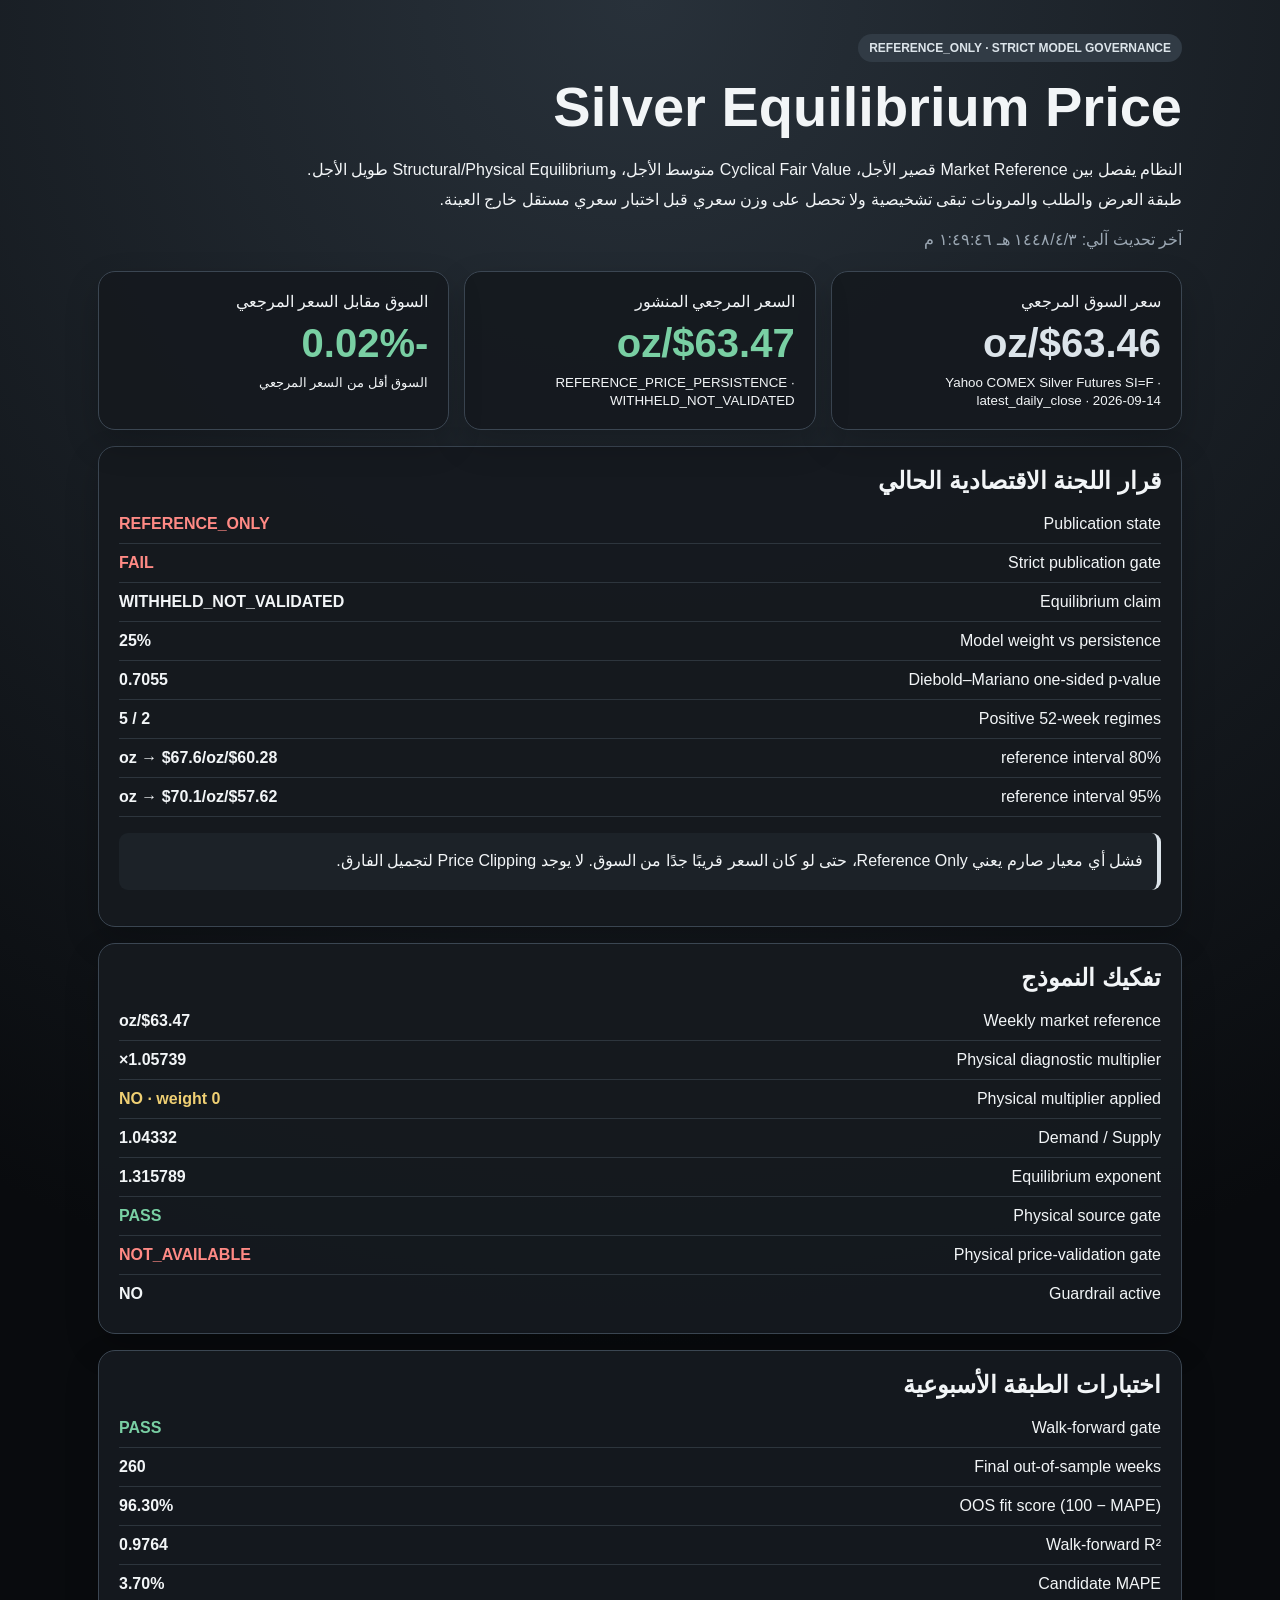
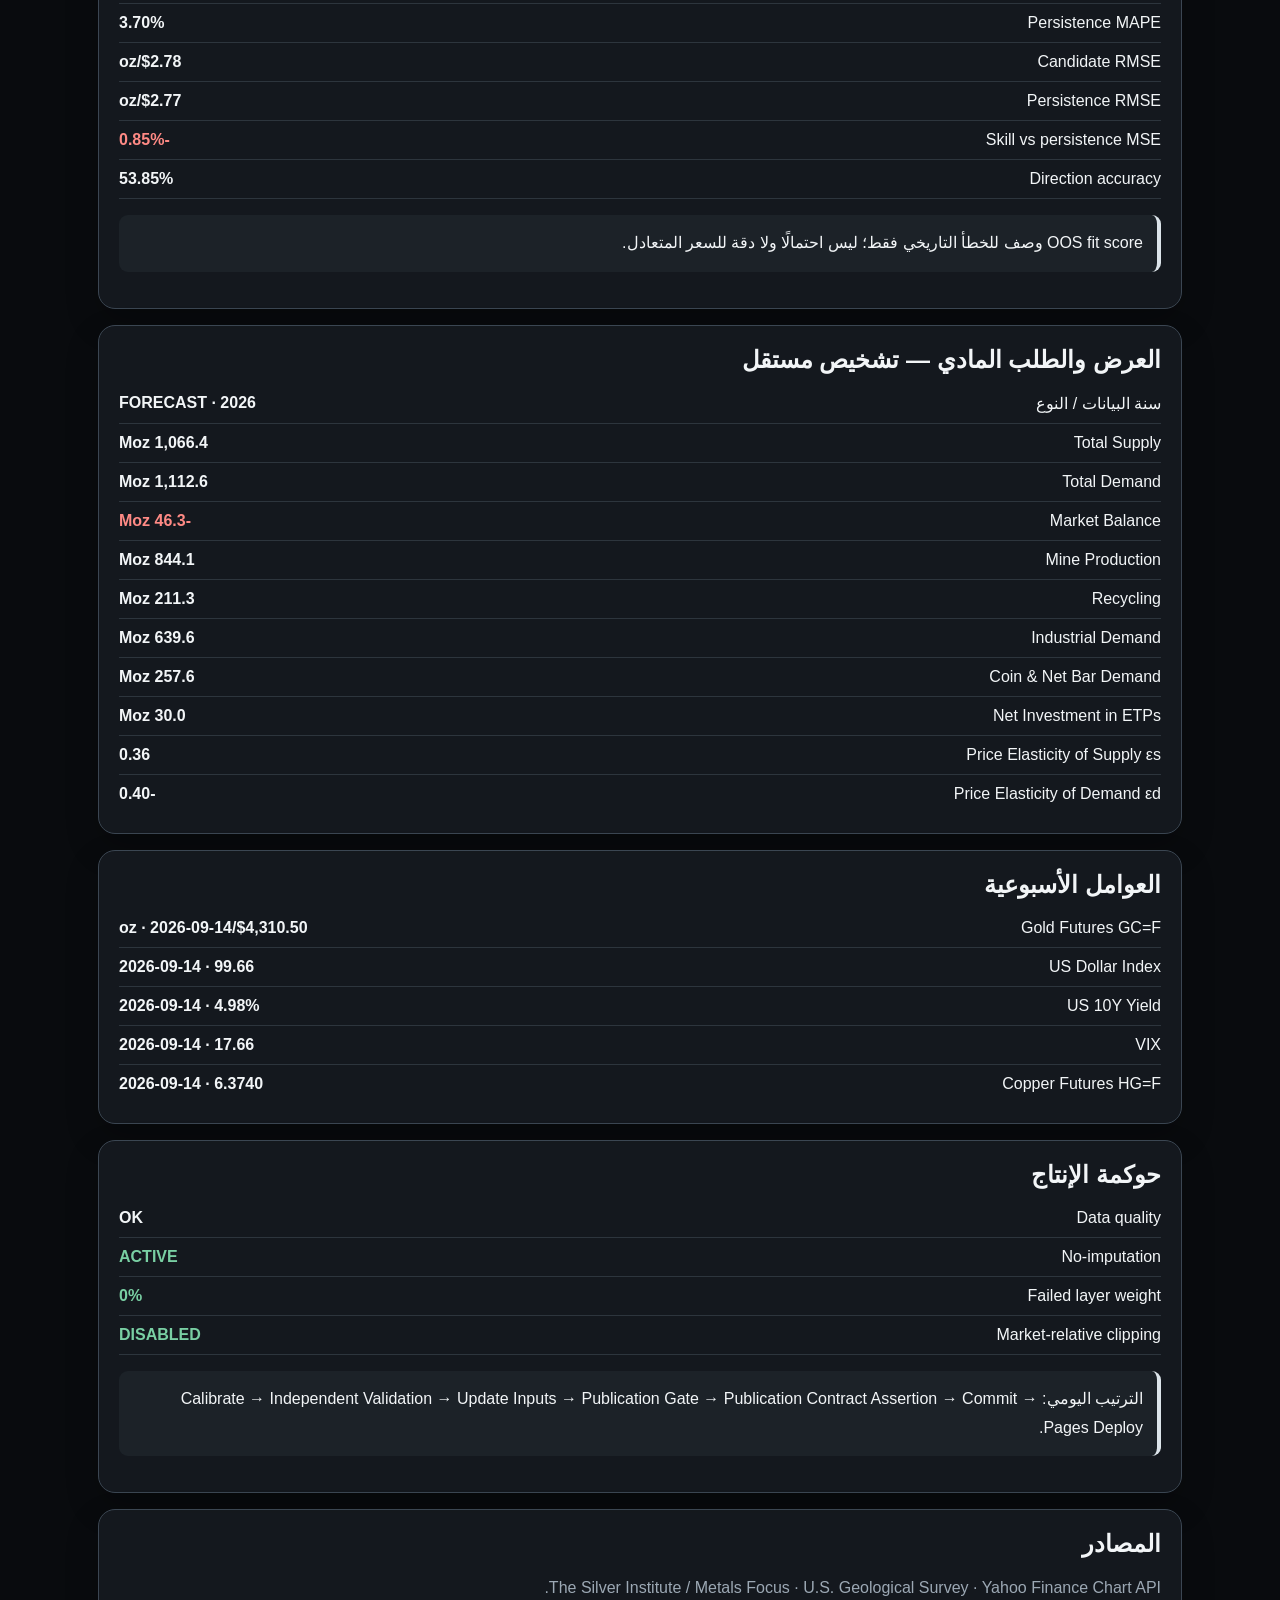
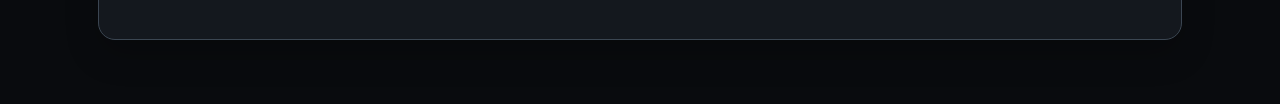
==== commit 45e25985: "feat(silver-site): expose committee governance diagnostics" ====
--- a/docs/silver/index.html
+++ b/docs/silver/index.html
@@ -1,9 +1,10 @@
 <!doctype html>
-<html lang="ar" dir="rtl"><head><meta charset="utf-8"><meta name="viewport" content="width=device-width,initial-scale=1"><title>Silver Equilibrium Price</title><link rel="stylesheet" href="style.css"></head><body><main><header><div class="badge" id="badge">STRICT MODEL GOVERNANCE ACTIVE</div><h1>Silver Equilibrium Price</h1><p class="lead">نظام تقييم الفضة يفصل بين السعر المرجعي قصير الأجل وبين التوازن الهيكلي. طبقة العرض والطلب والمرونات تبقى تشخيصية ولا تحصل على وزن سعري قبل اختبار سعري مستقل خارج العينة.</p><p class="muted" id="updated">جاري تحميل آخر تحديث…</p></header>
+<html lang="ar" dir="rtl"><head><meta charset="utf-8"><meta name="viewport" content="width=device-width,initial-scale=1"><title>Silver Equilibrium Price</title><link rel="stylesheet" href="style.css"></head><body><main><header><div class="badge" id="badge">STRICT MODEL GOVERNANCE ACTIVE</div><h1>Silver Equilibrium Price</h1><p class="lead">النظام يفصل بين Market Reference قصير الأجل، Cyclical Fair Value متوسط الأجل، وStructural/Physical Equilibrium طويل الأجل. طبقة العرض والطلب والمرونات تبقى تشخيصية ولا تحصل على وزن سعري قبل اختبار سعري مستقل خارج العينة.</p><p class="muted" id="updated">جاري تحميل آخر تحديث…</p></header>
 <section class="grid cards"><article class="card"><span>سعر السوق المرجعي</span><strong class="silver" id="spot">—</strong><small id="spotMeta">—</small></article><article class="card"><span>السعر المرجعي المنشور</span><strong class="green" id="pstar">—</strong><small id="pstarMeta">—</small></article><article class="card"><span>السوق مقابل السعر المرجعي</span><strong id="gap">—</strong><small id="gapMeta">—</small></article></section>
+<section class="panel"><h2>قرار اللجنة الاقتصادية الحالي</h2><div class="row"><span>Publication state</span><b id="status">—</b></div><div class="row"><span>Strict publication gate</span><b id="benchmarkGate">—</b></div><div class="row"><span>Equilibrium claim</span><b id="eqClaim">—</b></div><div class="row"><span>Model weight vs persistence</span><b id="blendWeight">—</b></div><div class="row"><span>Diebold–Mariano one-sided p-value</span><b id="dmP">—</b></div><div class="row"><span>Positive 52-week regimes</span><b id="regimes">—</b></div><div class="row"><span>80% reference interval</span><b id="pi80">—</b></div><div class="row"><span>95% reference interval</span><b id="pi95">—</b></div><p class="note">فشل أي معيار صارم يعني Reference Only، حتى لو كان السعر قريبًا جدًا من السوق. لا يوجد Price Clipping لتجميل الفارق.</p></section>
 <section class="panel"><h2>تفكيك النموذج</h2><div class="row"><span>Weekly market reference</span><b id="weeklyP">—</b></div><div class="row"><span>Physical diagnostic multiplier</span><b id="physical">—</b></div><div class="row"><span>Physical multiplier applied</span><b id="physicalApplied">—</b></div><div class="row"><span>Demand / Supply</span><b id="dsRatio">—</b></div><div class="row"><span>Equilibrium exponent</span><b id="eqExponent">—</b></div><div class="row"><span>Physical source gate</span><b id="physicalGate">—</b></div><div class="row"><span>Physical price-validation gate</span><b id="physicalPriceGate">—</b></div><div class="row"><span>Guardrail active</span><b id="guardrail">—</b></div></section>
+<section class="panel"><h2>اختبارات الطبقة الأسبوعية</h2><div class="row"><span>Walk-forward gate</span><b id="wf">—</b></div><div class="row"><span>Final out-of-sample weeks</span><b id="oos">—</b></div><div class="row"><span>OOS fit score (100 − MAPE)</span><b id="accuracy">—</b></div><div class="row"><span>Walk-forward R²</span><b id="r2">—</b></div><div class="row"><span>Candidate MAPE</span><b id="mape">—</b></div><div class="row"><span>Persistence MAPE</span><b id="naiveMape">—</b></div><div class="row"><span>Candidate RMSE</span><b id="rmse">—</b></div><div class="row"><span>Persistence RMSE</span><b id="naiveRmse">—</b></div><div class="row"><span>Skill vs persistence MSE</span><b id="naiveSkill">—</b></div><div class="row"><span>Direction accuracy</span><b id="direction">—</b></div><p class="note">OOS fit score وصف للخطأ التاريخي فقط؛ ليس احتمالًا ولا دقة للسعر المتعادل.</p></section>
+<section class="panel"><h2>العرض والطلب المادي — تشخيص مستقل</h2><div class="row"><span>سنة البيانات / النوع</span><b id="physicalVintage">—</b></div><div class="row"><span>Total Supply</span><b id="supply">—</b></div><div class="row"><span>Total Demand</span><b id="demand">—</b></div><div class="row"><span>Market Balance</span><b id="balance">—</b></div><div class="row"><span>Mine Production</span><b id="mine">—</b></div><div class="row"><span>Recycling</span><b id="recycling">—</b></div><div class="row"><span>Industrial Demand</span><b id="industrial">—</b></div><div class="row"><span>Coin & Net Bar Demand</span><b id="coinbar">—</b></div><div class="row"><span>Net Investment in ETPs</span><b id="etp">—</b></div><div class="row"><span>Price Elasticity of Supply εs</span><b id="es">—</b></div><div class="row"><span>Price Elasticity of Demand εd</span><b id="ed">—</b></div></section>
 <section class="panel"><h2>العوامل الأسبوعية</h2><div class="row"><span>Gold Futures GC=F</span><b id="gold">—</b></div><div class="row"><span>US Dollar Index</span><b id="usd">—</b></div><div class="row"><span>US 10Y Yield</span><b id="tnx">—</b></div><div class="row"><span>VIX</span><b id="vix">—</b></div><div class="row"><span>Copper Futures HG=F</span><b id="copper">—</b></div></section>
-<section class="panel"><h2>العرض والطلب المادي — تشخيص مستقل</h2><div class="row"><span>سنة البيانات / النوع</span><b id="physicalVintage">—</b></div><div class="row"><span>Total Supply</span><b id="supply">—</b></div><div class="row"><span>Total Demand</span><b id="demand">—</b></div><div class="row"><span>Market Balance</span><b id="balance">—</b></div><div class="row"><span>Mine Production</span><b id="mine">—</b></div><div class="row"><span>Recycling</span><b id="recycling">—</b></div><div class="row"><span>Industrial Demand</span><b id="industrial">—</b></div><div class="row"><span>Coin & Net Bar Demand</span><b id="coinbar">—</b></div><div class="row"><span>Net Investment in ETPs</span><b id="etp">—</b></div></section>
-<section class="panel"><h2>مرونات التوازن</h2><div class="row"><span>Price Elasticity of Supply εs</span><b id="es">—</b></div><div class="row"><span>Price Elasticity of Demand εd</span><b id="ed">—</b></div><p class="note">المعادلة الفيزيائية <span dir="ltr">(D/S)^(1/(εs−εd))</span> تشخيصية فقط إلى أن تنجح في اختبار سعري مستقل خارج العينة. صحة مصدر العرض والطلب وحدها لا تكفي لإثبات صحة تأثيرها على السعر.</p></section>
-<section class="panel"><h2>اختبارات الطبقة الأسبوعية</h2><div class="row"><span>Walk-forward gate</span><b id="wf">—</b></div><div class="row"><span>Strict publication gate</span><b id="benchmarkGate">—</b></div><div class="row"><span>Final out-of-sample weeks</span><b id="oos">—</b></div><div class="row"><span>OOS fit score (100 − MAPE)</span><b id="accuracy">—</b></div><div class="row"><span>Walk-forward R²</span><b id="r2">—</b></div><div class="row"><span>Candidate MAPE</span><b id="mape">—</b></div><div class="row"><span>Persistence MAPE</span><b id="naiveMape">—</b></div><div class="row"><span>Candidate RMSE</span><b id="rmse">—</b></div><div class="row"><span>Persistence RMSE</span><b id="naiveRmse">—</b></div><div class="row"><span>Skill vs persistence MSE</span><b id="naiveSkill">—</b></div><div class="row"><span>Direction accuracy</span><b id="direction">—</b></div><p class="note">OOS fit score = 100 − MAPE، وهو وصف للخطأ التاريخي فقط وليس احتمال صحة السعر ولا قياسًا مباشرًا للسعر المتعادل. فشل أي بوابة صارمة يحجب وصف Equilibrium ويحوّل الناتج إلى Reference Only.</p></section>
-<section class="panel"><h2>حوكمة النشر</h2><p class="note">Fail-closed: لا قص سعري لتقريب النموذج من السوق، ولا وزن لطبقة غير مُثبتة، ولا Validated Equilibrium قبل اجتياز جميع المعايير. اختلاف كبير مع السوق لا يُعد سببًا لتعديل الرقم آليًا إذا كان النموذج مُثبتًا؛ والعكس صحيح، قرب الرقم من السوق لا يثبت صحته.</p><div class="row"><span>Model status</span><b id="status">—</b></div><div class="row"><span>Data quality</span><b id="quality">—</b></div><div class="row"><span>No-imputation</span><b class="green">ACTIVE</b></div></section><section class="panel"><h2>المصادر</h2><p class="sources">The Silver Institute / Metals Focus — World Silver Survey 2026 · U.S. Geological Survey · Yahoo Finance Chart API.</p></section></main><script src="app.js"></script></body></html>
+<section class="panel"><h2>حوكمة الإنتاج</h2><div class="row"><span>Data quality</span><b id="quality">—</b></div><div class="row"><span>No-imputation</span><b class="green">ACTIVE</b></div><div class="row"><span>Failed layer weight</span><b class="green">0%</b></div><div class="row"><span>Market-relative clipping</span><b class="green">DISABLED</b></div><p class="note">الترتيب اليومي: Calibrate → Independent Validation → Update Inputs → Publication Gate → Publication Contract Assertion → Commit → Pages Deploy.</p></section>
+<section class="panel"><h2>المصادر</h2><p class="sources">The Silver Institute / Metals Focus · U.S. Geological Survey · Yahoo Finance Chart API.</p></section></main><script src="app.js"></script><script src="committee.js"></script></body></html>
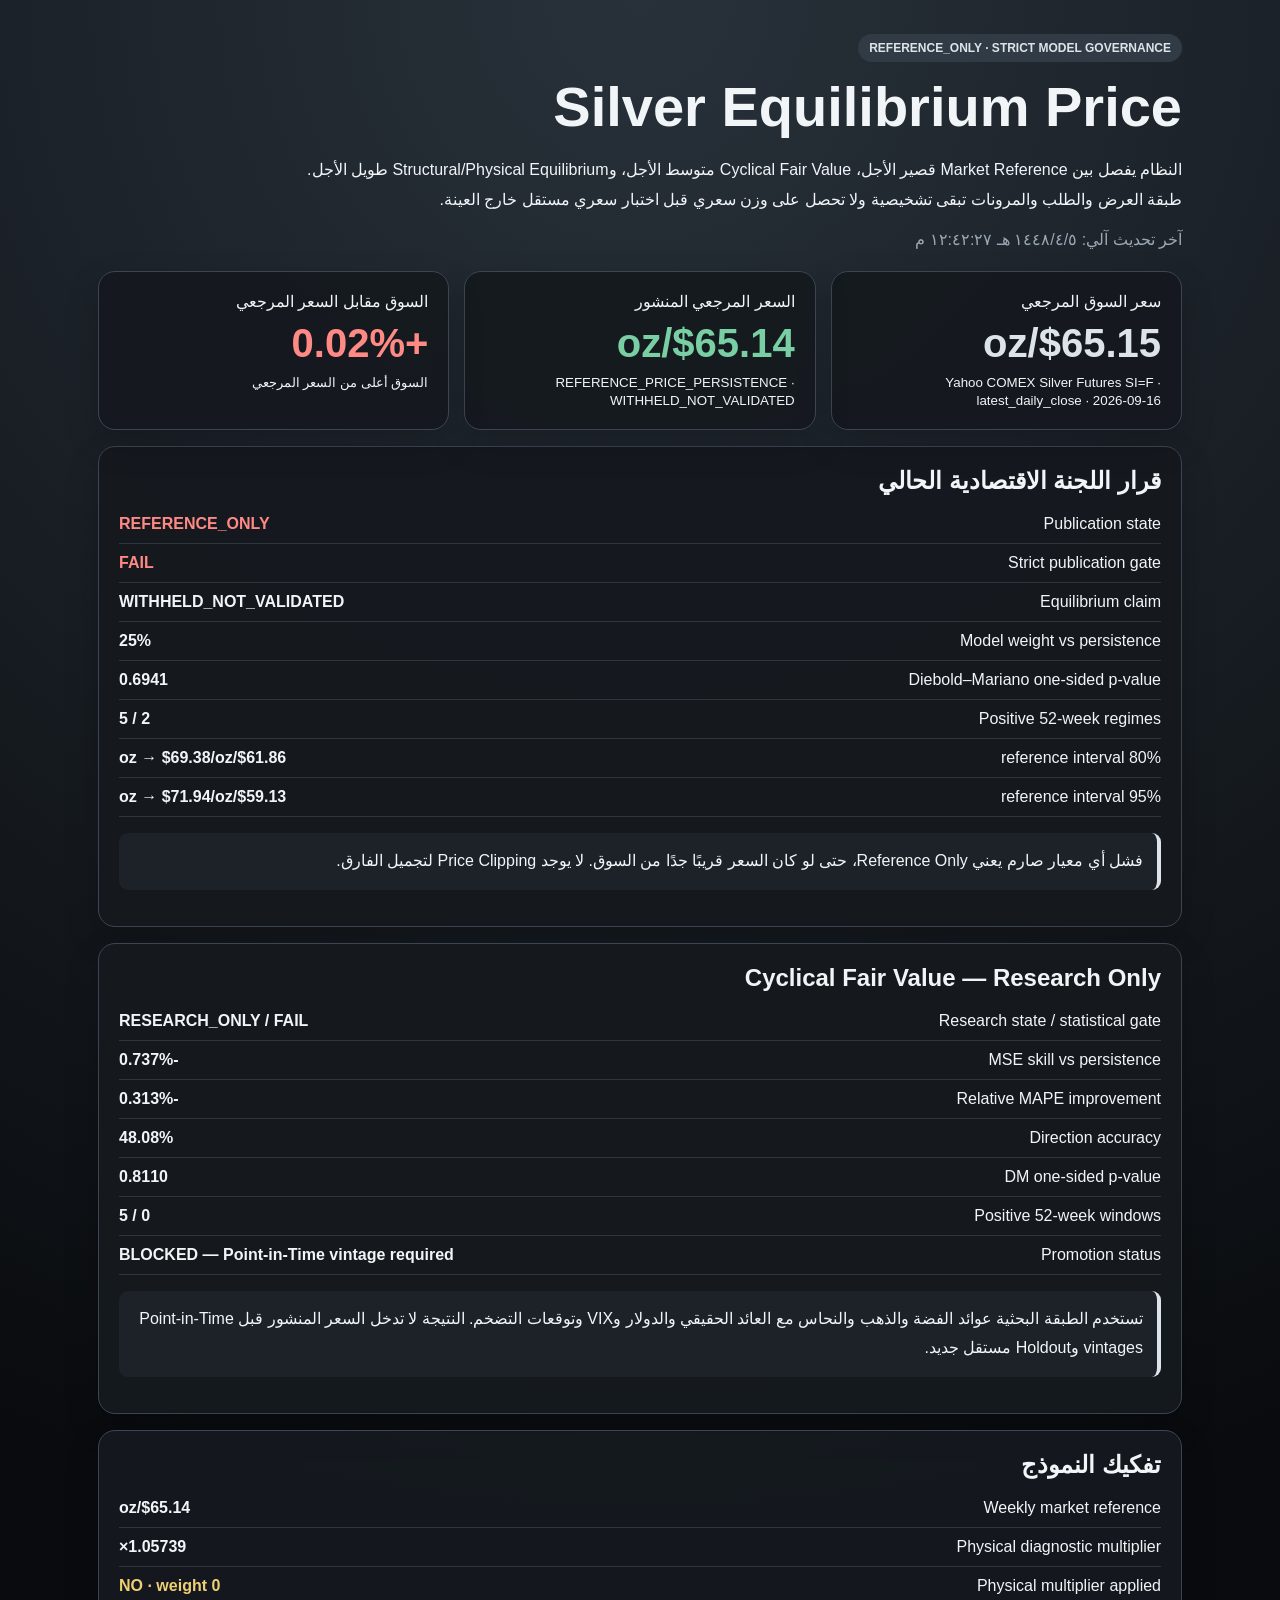
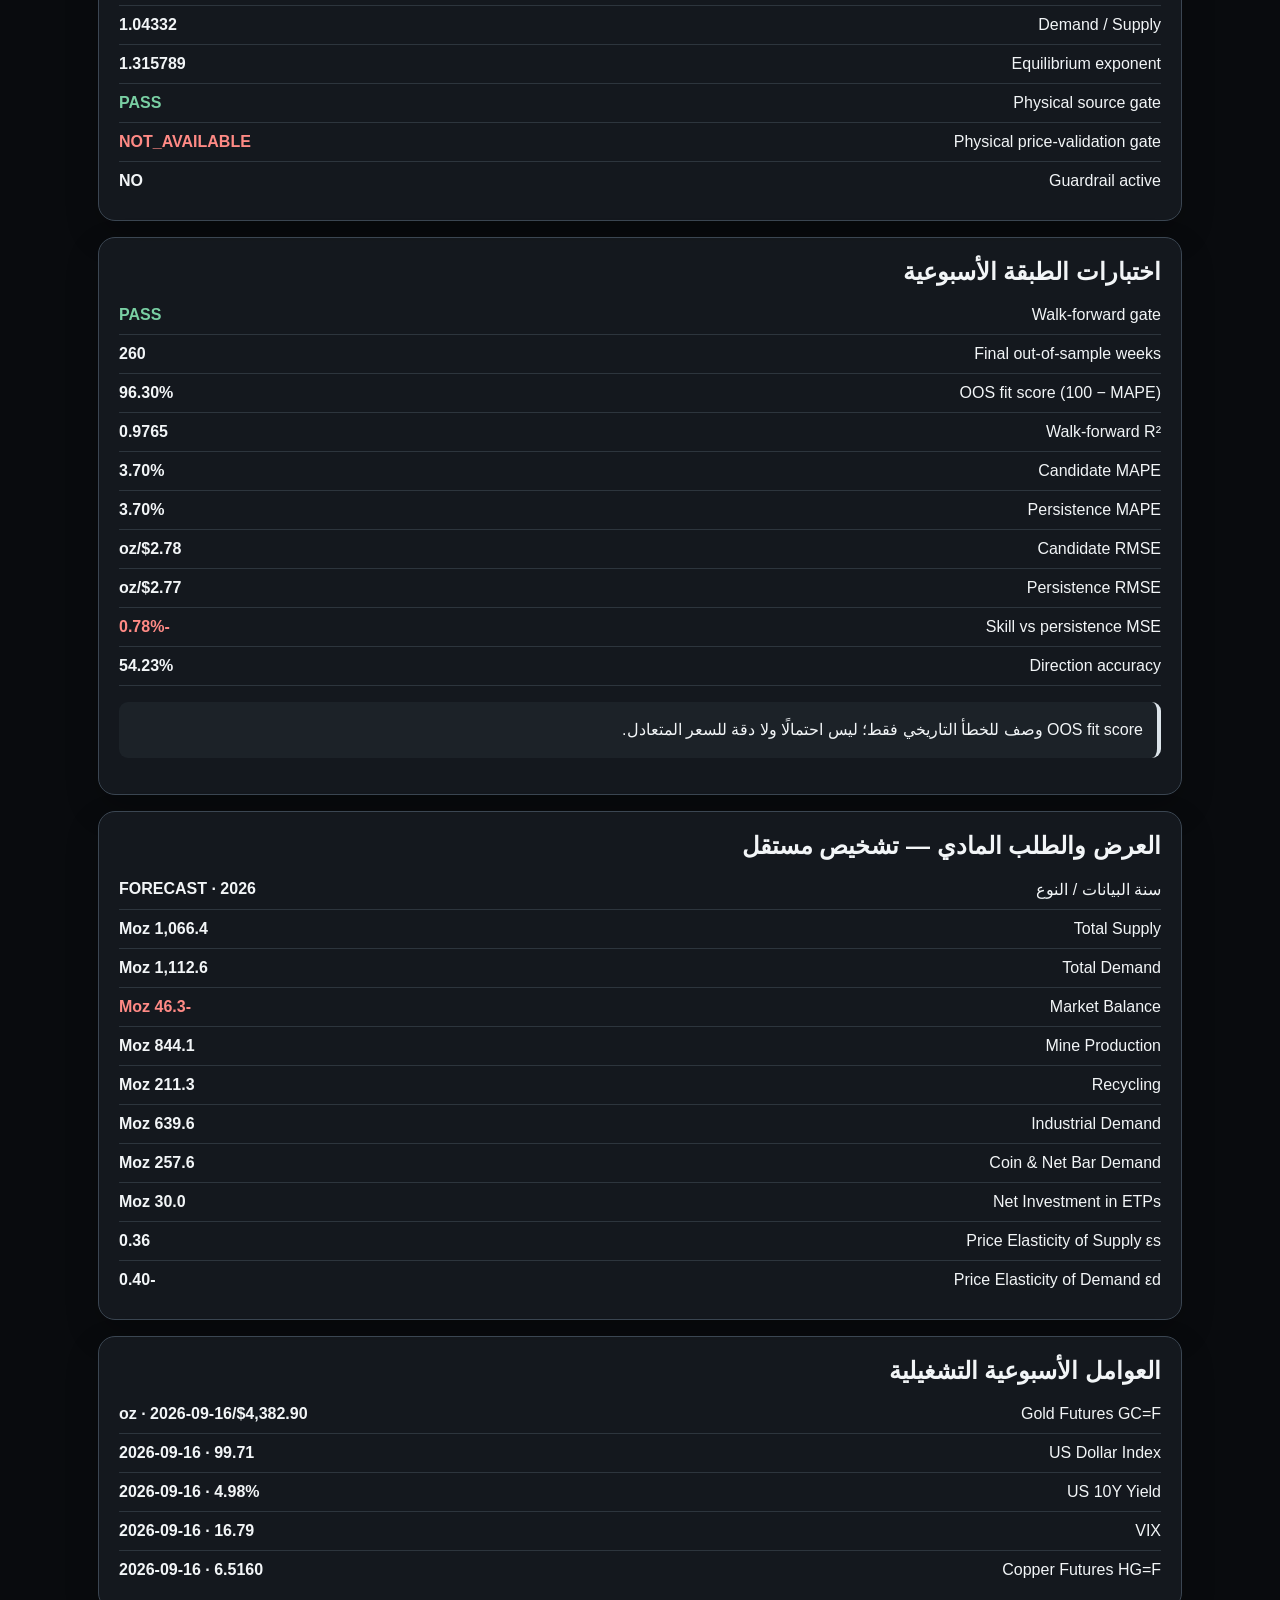
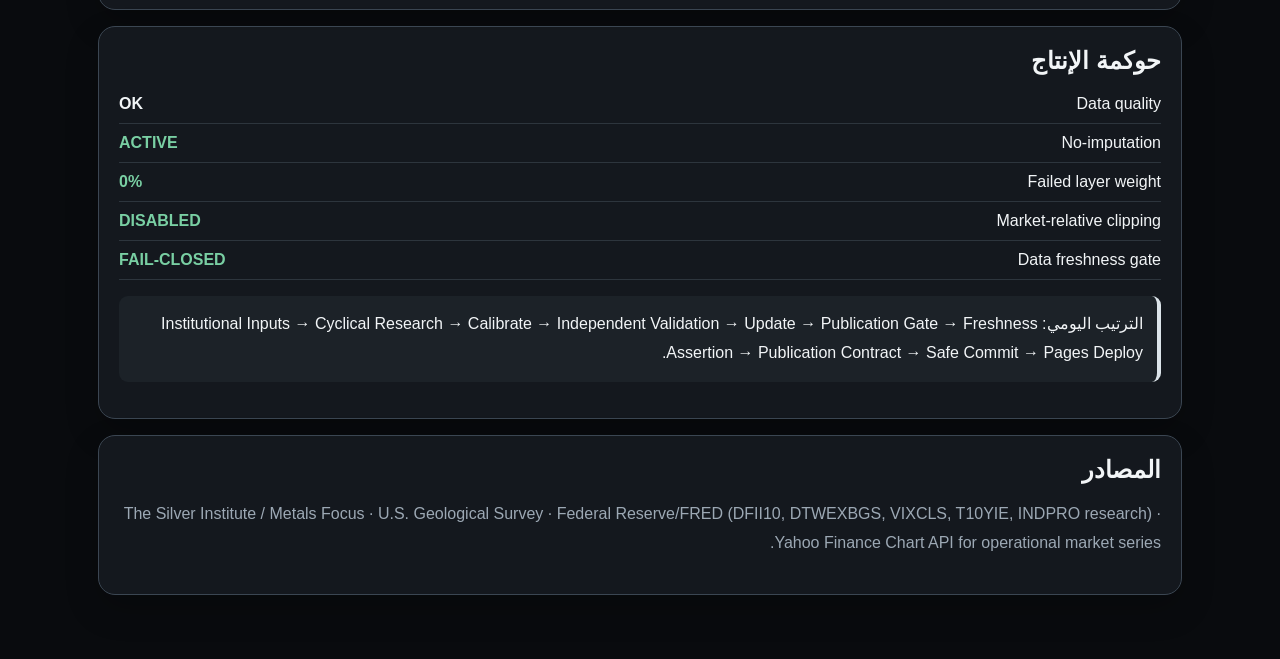
==== commit cb10b7fe: "feat(silver-site): expose institutional cyclical research layer" ====
--- a/docs/silver/index.html
+++ b/docs/silver/index.html
@@ -2,9 +2,10 @@
 <html lang="ar" dir="rtl"><head><meta charset="utf-8"><meta name="viewport" content="width=device-width,initial-scale=1"><title>Silver Equilibrium Price</title><link rel="stylesheet" href="style.css"></head><body><main><header><div class="badge" id="badge">STRICT MODEL GOVERNANCE ACTIVE</div><h1>Silver Equilibrium Price</h1><p class="lead">النظام يفصل بين Market Reference قصير الأجل، Cyclical Fair Value متوسط الأجل، وStructural/Physical Equilibrium طويل الأجل. طبقة العرض والطلب والمرونات تبقى تشخيصية ولا تحصل على وزن سعري قبل اختبار سعري مستقل خارج العينة.</p><p class="muted" id="updated">جاري تحميل آخر تحديث…</p></header>
 <section class="grid cards"><article class="card"><span>سعر السوق المرجعي</span><strong class="silver" id="spot">—</strong><small id="spotMeta">—</small></article><article class="card"><span>السعر المرجعي المنشور</span><strong class="green" id="pstar">—</strong><small id="pstarMeta">—</small></article><article class="card"><span>السوق مقابل السعر المرجعي</span><strong id="gap">—</strong><small id="gapMeta">—</small></article></section>
 <section class="panel"><h2>قرار اللجنة الاقتصادية الحالي</h2><div class="row"><span>Publication state</span><b id="status">—</b></div><div class="row"><span>Strict publication gate</span><b id="benchmarkGate">—</b></div><div class="row"><span>Equilibrium claim</span><b id="eqClaim">—</b></div><div class="row"><span>Model weight vs persistence</span><b id="blendWeight">—</b></div><div class="row"><span>Diebold–Mariano one-sided p-value</span><b id="dmP">—</b></div><div class="row"><span>Positive 52-week regimes</span><b id="regimes">—</b></div><div class="row"><span>80% reference interval</span><b id="pi80">—</b></div><div class="row"><span>95% reference interval</span><b id="pi95">—</b></div><p class="note">فشل أي معيار صارم يعني Reference Only، حتى لو كان السعر قريبًا جدًا من السوق. لا يوجد Price Clipping لتجميل الفارق.</p></section>
+<section class="panel"><h2>Cyclical Fair Value — Research Only</h2><div class="row"><span>Research state / statistical gate</span><b id="cycStatus">—</b></div><div class="row"><span>MSE skill vs persistence</span><b id="cycSkill">—</b></div><div class="row"><span>Relative MAPE improvement</span><b id="cycMape">—</b></div><div class="row"><span>Direction accuracy</span><b id="cycDirection">—</b></div><div class="row"><span>DM one-sided p-value</span><b id="cycDm">—</b></div><div class="row"><span>Positive 52-week windows</span><b id="cycWindows">—</b></div><div class="row"><span>Promotion status</span><b id="cycPromotion">—</b></div><p class="note">تستخدم الطبقة البحثية عوائد الفضة والذهب والنحاس مع العائد الحقيقي والدولار وVIX وتوقعات التضخم. النتيجة لا تدخل السعر المنشور قبل Point-in-Time vintages وHoldout مستقل جديد.</p></section>
 <section class="panel"><h2>تفكيك النموذج</h2><div class="row"><span>Weekly market reference</span><b id="weeklyP">—</b></div><div class="row"><span>Physical diagnostic multiplier</span><b id="physical">—</b></div><div class="row"><span>Physical multiplier applied</span><b id="physicalApplied">—</b></div><div class="row"><span>Demand / Supply</span><b id="dsRatio">—</b></div><div class="row"><span>Equilibrium exponent</span><b id="eqExponent">—</b></div><div class="row"><span>Physical source gate</span><b id="physicalGate">—</b></div><div class="row"><span>Physical price-validation gate</span><b id="physicalPriceGate">—</b></div><div class="row"><span>Guardrail active</span><b id="guardrail">—</b></div></section>
 <section class="panel"><h2>اختبارات الطبقة الأسبوعية</h2><div class="row"><span>Walk-forward gate</span><b id="wf">—</b></div><div class="row"><span>Final out-of-sample weeks</span><b id="oos">—</b></div><div class="row"><span>OOS fit score (100 − MAPE)</span><b id="accuracy">—</b></div><div class="row"><span>Walk-forward R²</span><b id="r2">—</b></div><div class="row"><span>Candidate MAPE</span><b id="mape">—</b></div><div class="row"><span>Persistence MAPE</span><b id="naiveMape">—</b></div><div class="row"><span>Candidate RMSE</span><b id="rmse">—</b></div><div class="row"><span>Persistence RMSE</span><b id="naiveRmse">—</b></div><div class="row"><span>Skill vs persistence MSE</span><b id="naiveSkill">—</b></div><div class="row"><span>Direction accuracy</span><b id="direction">—</b></div><p class="note">OOS fit score وصف للخطأ التاريخي فقط؛ ليس احتمالًا ولا دقة للسعر المتعادل.</p></section>
 <section class="panel"><h2>العرض والطلب المادي — تشخيص مستقل</h2><div class="row"><span>سنة البيانات / النوع</span><b id="physicalVintage">—</b></div><div class="row"><span>Total Supply</span><b id="supply">—</b></div><div class="row"><span>Total Demand</span><b id="demand">—</b></div><div class="row"><span>Market Balance</span><b id="balance">—</b></div><div class="row"><span>Mine Production</span><b id="mine">—</b></div><div class="row"><span>Recycling</span><b id="recycling">—</b></div><div class="row"><span>Industrial Demand</span><b id="industrial">—</b></div><div class="row"><span>Coin & Net Bar Demand</span><b id="coinbar">—</b></div><div class="row"><span>Net Investment in ETPs</span><b id="etp">—</b></div><div class="row"><span>Price Elasticity of Supply εs</span><b id="es">—</b></div><div class="row"><span>Price Elasticity of Demand εd</span><b id="ed">—</b></div></section>
-<section class="panel"><h2>العوامل الأسبوعية</h2><div class="row"><span>Gold Futures GC=F</span><b id="gold">—</b></div><div class="row"><span>US Dollar Index</span><b id="usd">—</b></div><div class="row"><span>US 10Y Yield</span><b id="tnx">—</b></div><div class="row"><span>VIX</span><b id="vix">—</b></div><div class="row"><span>Copper Futures HG=F</span><b id="copper">—</b></div></section>
-<section class="panel"><h2>حوكمة الإنتاج</h2><div class="row"><span>Data quality</span><b id="quality">—</b></div><div class="row"><span>No-imputation</span><b class="green">ACTIVE</b></div><div class="row"><span>Failed layer weight</span><b class="green">0%</b></div><div class="row"><span>Market-relative clipping</span><b class="green">DISABLED</b></div><p class="note">الترتيب اليومي: Calibrate → Independent Validation → Update Inputs → Publication Gate → Publication Contract Assertion → Commit → Pages Deploy.</p></section>
-<section class="panel"><h2>المصادر</h2><p class="sources">The Silver Institute / Metals Focus · U.S. Geological Survey · Yahoo Finance Chart API.</p></section></main><script src="app.js"></script><script src="committee.js"></script></body></html>
+<section class="panel"><h2>العوامل الأسبوعية التشغيلية</h2><div class="row"><span>Gold Futures GC=F</span><b id="gold">—</b></div><div class="row"><span>US Dollar Index</span><b id="usd">—</b></div><div class="row"><span>US 10Y Yield</span><b id="tnx">—</b></div><div class="row"><span>VIX</span><b id="vix">—</b></div><div class="row"><span>Copper Futures HG=F</span><b id="copper">—</b></div></section>
+<section class="panel"><h2>حوكمة الإنتاج</h2><div class="row"><span>Data quality</span><b id="quality">—</b></div><div class="row"><span>No-imputation</span><b class="green">ACTIVE</b></div><div class="row"><span>Failed layer weight</span><b class="green">0%</b></div><div class="row"><span>Market-relative clipping</span><b class="green">DISABLED</b></div><div class="row"><span>Data freshness gate</span><b class="green">FAIL-CLOSED</b></div><p class="note">الترتيب اليومي: Institutional Inputs → Cyclical Research → Calibrate → Independent Validation → Update → Publication Gate → Freshness Assertion → Publication Contract → Safe Commit → Pages Deploy.</p></section>
+<section class="panel"><h2>المصادر</h2><p class="sources">The Silver Institute / Metals Focus · U.S. Geological Survey · Federal Reserve/FRED (DFII10, DTWEXBGS, VIXCLS, T10YIE, INDPRO research) · Yahoo Finance Chart API for operational market series.</p></section></main><script src="app.js"></script><script src="committee.js"></script></body></html>
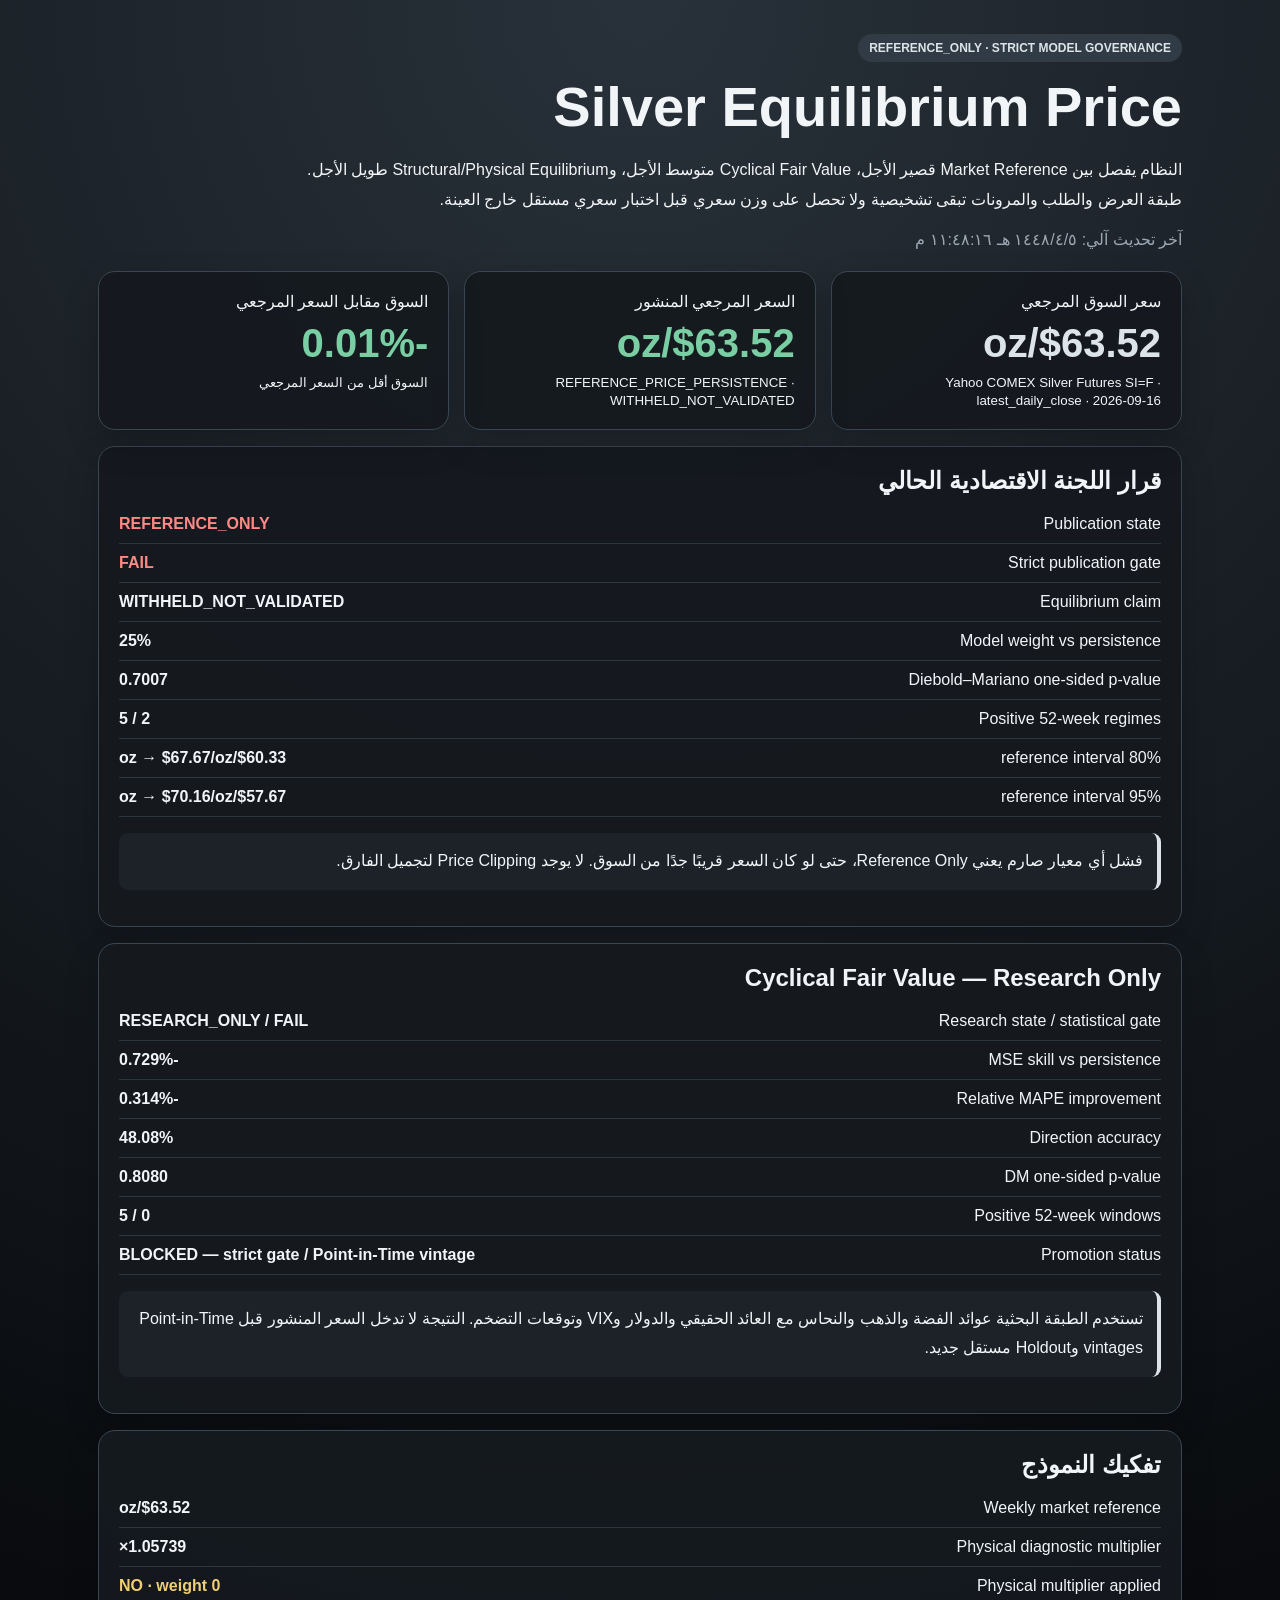
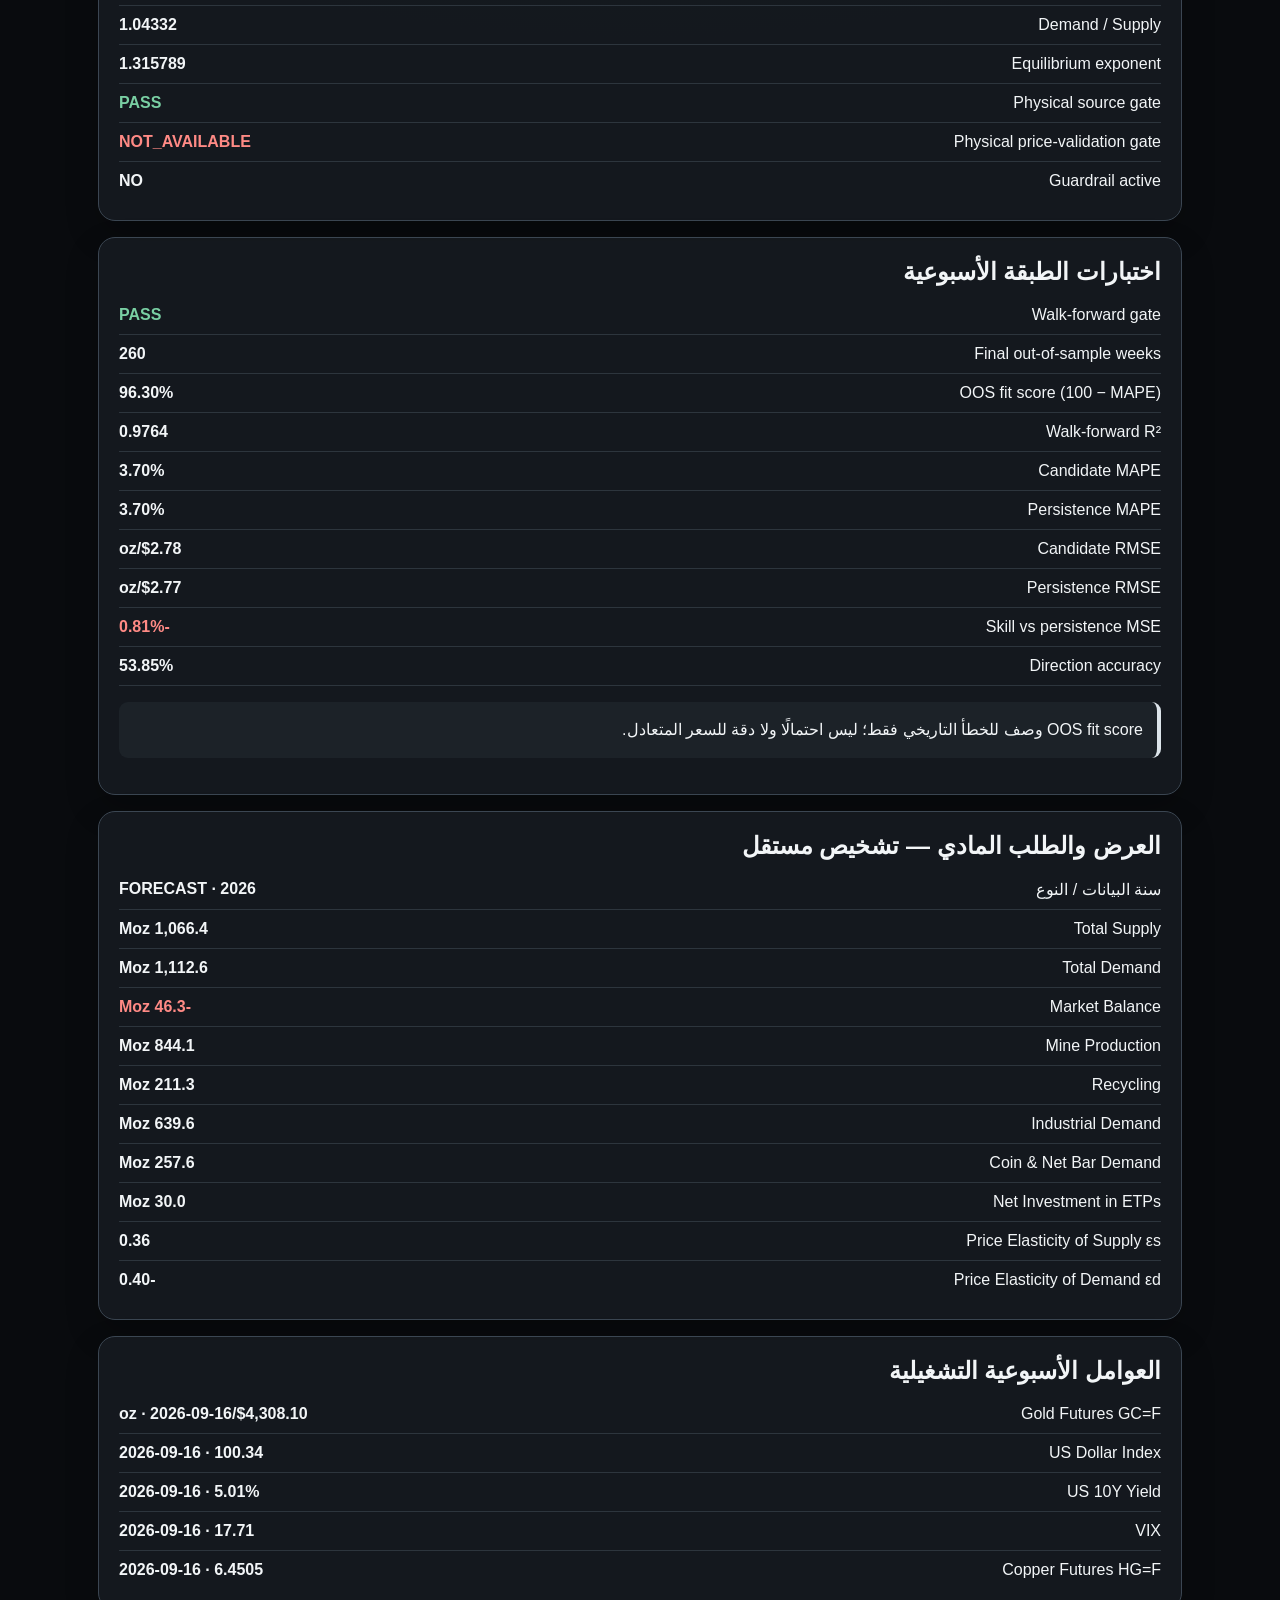
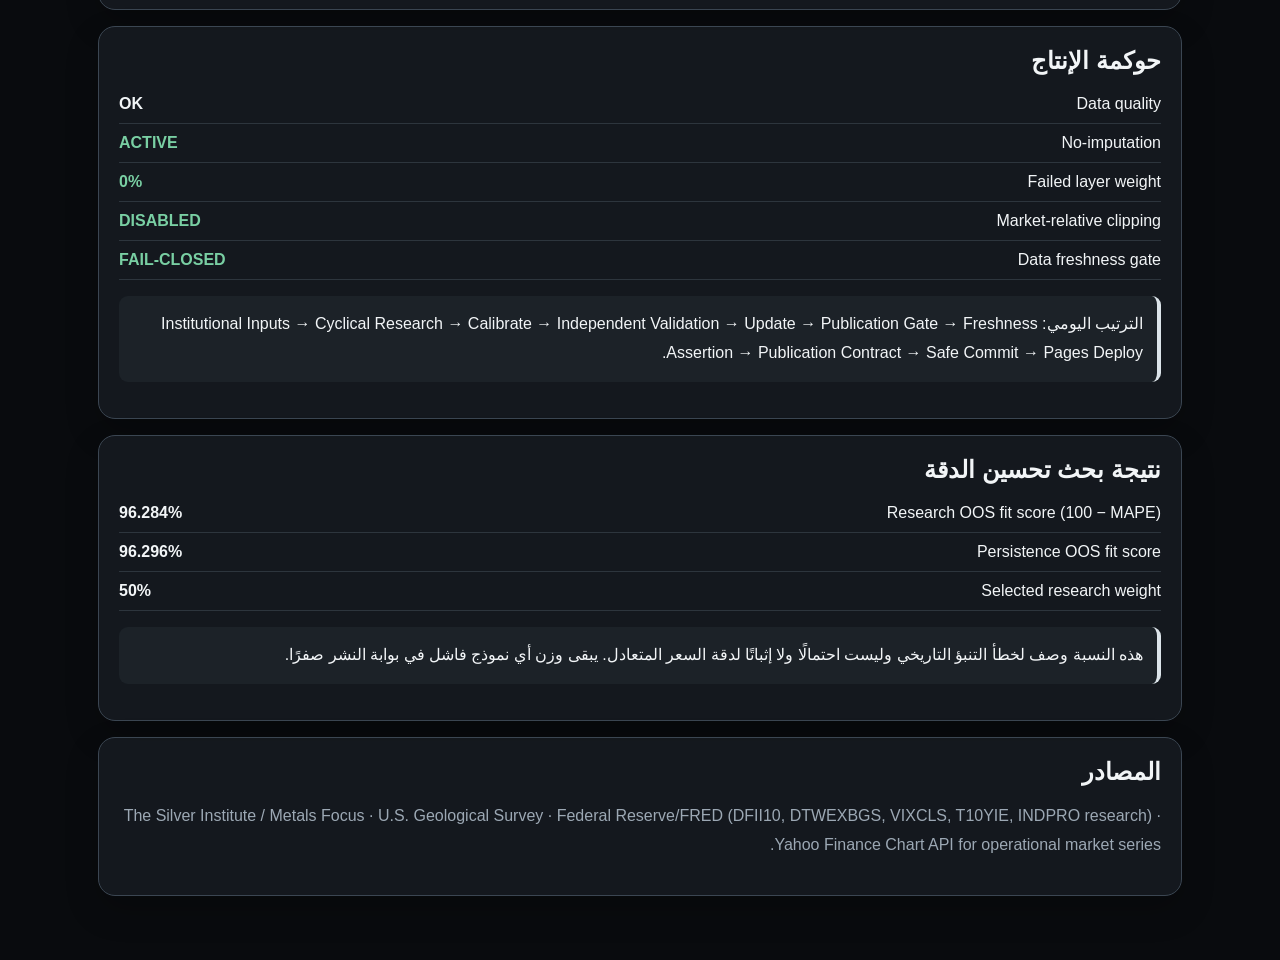
==== commit 78e1ca8f: "feat(silver): add zero-weight challenger safeguard" ====
--- a/docs/silver/index.html
+++ b/docs/silver/index.html
@@ -8,4 +8,5 @@
 <section class="panel"><h2>العرض والطلب المادي — تشخيص مستقل</h2><div class="row"><span>سنة البيانات / النوع</span><b id="physicalVintage">—</b></div><div class="row"><span>Total Supply</span><b id="supply">—</b></div><div class="row"><span>Total Demand</span><b id="demand">—</b></div><div class="row"><span>Market Balance</span><b id="balance">—</b></div><div class="row"><span>Mine Production</span><b id="mine">—</b></div><div class="row"><span>Recycling</span><b id="recycling">—</b></div><div class="row"><span>Industrial Demand</span><b id="industrial">—</b></div><div class="row"><span>Coin & Net Bar Demand</span><b id="coinbar">—</b></div><div class="row"><span>Net Investment in ETPs</span><b id="etp">—</b></div><div class="row"><span>Price Elasticity of Supply εs</span><b id="es">—</b></div><div class="row"><span>Price Elasticity of Demand εd</span><b id="ed">—</b></div></section>
 <section class="panel"><h2>العوامل الأسبوعية التشغيلية</h2><div class="row"><span>Gold Futures GC=F</span><b id="gold">—</b></div><div class="row"><span>US Dollar Index</span><b id="usd">—</b></div><div class="row"><span>US 10Y Yield</span><b id="tnx">—</b></div><div class="row"><span>VIX</span><b id="vix">—</b></div><div class="row"><span>Copper Futures HG=F</span><b id="copper">—</b></div></section>
 <section class="panel"><h2>حوكمة الإنتاج</h2><div class="row"><span>Data quality</span><b id="quality">—</b></div><div class="row"><span>No-imputation</span><b class="green">ACTIVE</b></div><div class="row"><span>Failed layer weight</span><b class="green">0%</b></div><div class="row"><span>Market-relative clipping</span><b class="green">DISABLED</b></div><div class="row"><span>Data freshness gate</span><b class="green">FAIL-CLOSED</b></div><p class="note">الترتيب اليومي: Institutional Inputs → Cyclical Research → Calibrate → Independent Validation → Update → Publication Gate → Freshness Assertion → Publication Contract → Safe Commit → Pages Deploy.</p></section>
-<section class="panel"><h2>المصادر</h2><p class="sources">The Silver Institute / Metals Focus · U.S. Geological Survey · Federal Reserve/FRED (DFII10, DTWEXBGS, VIXCLS, T10YIE, INDPRO research) · Yahoo Finance Chart API for operational market series.</p></section></main><script src="app.js"></script><script src="committee.js"></script></body></html>+<section class="panel"><h2>نتيجة بحث تحسين الدقة</h2><div class="row"><span>Research OOS fit score (100 − MAPE)</span><b id="cycFit">—</b></div><div class="row"><span>Persistence OOS fit score</span><b id="cycNaiveFit">—</b></div><div class="row"><span>Selected research weight</span><b id="cycWeight">—</b></div><p class="note">هذه النسبة وصف لخطأ التنبؤ التاريخي وليست احتمالًا ولا إثباتًا لدقة السعر المتعادل. يبقى وزن أي نموذج فاشل في بوابة النشر صفرًا.</p></section>
+<section class="panel"><h2>المصادر</h2><p class="sources">The Silver Institute / Metals Focus · U.S. Geological Survey · Federal Reserve/FRED (DFII10, DTWEXBGS, VIXCLS, T10YIE, INDPRO research) · Yahoo Finance Chart API for operational market series.</p></section></main><script src="app.js"></script><script src="committee.js"></script></body></html>
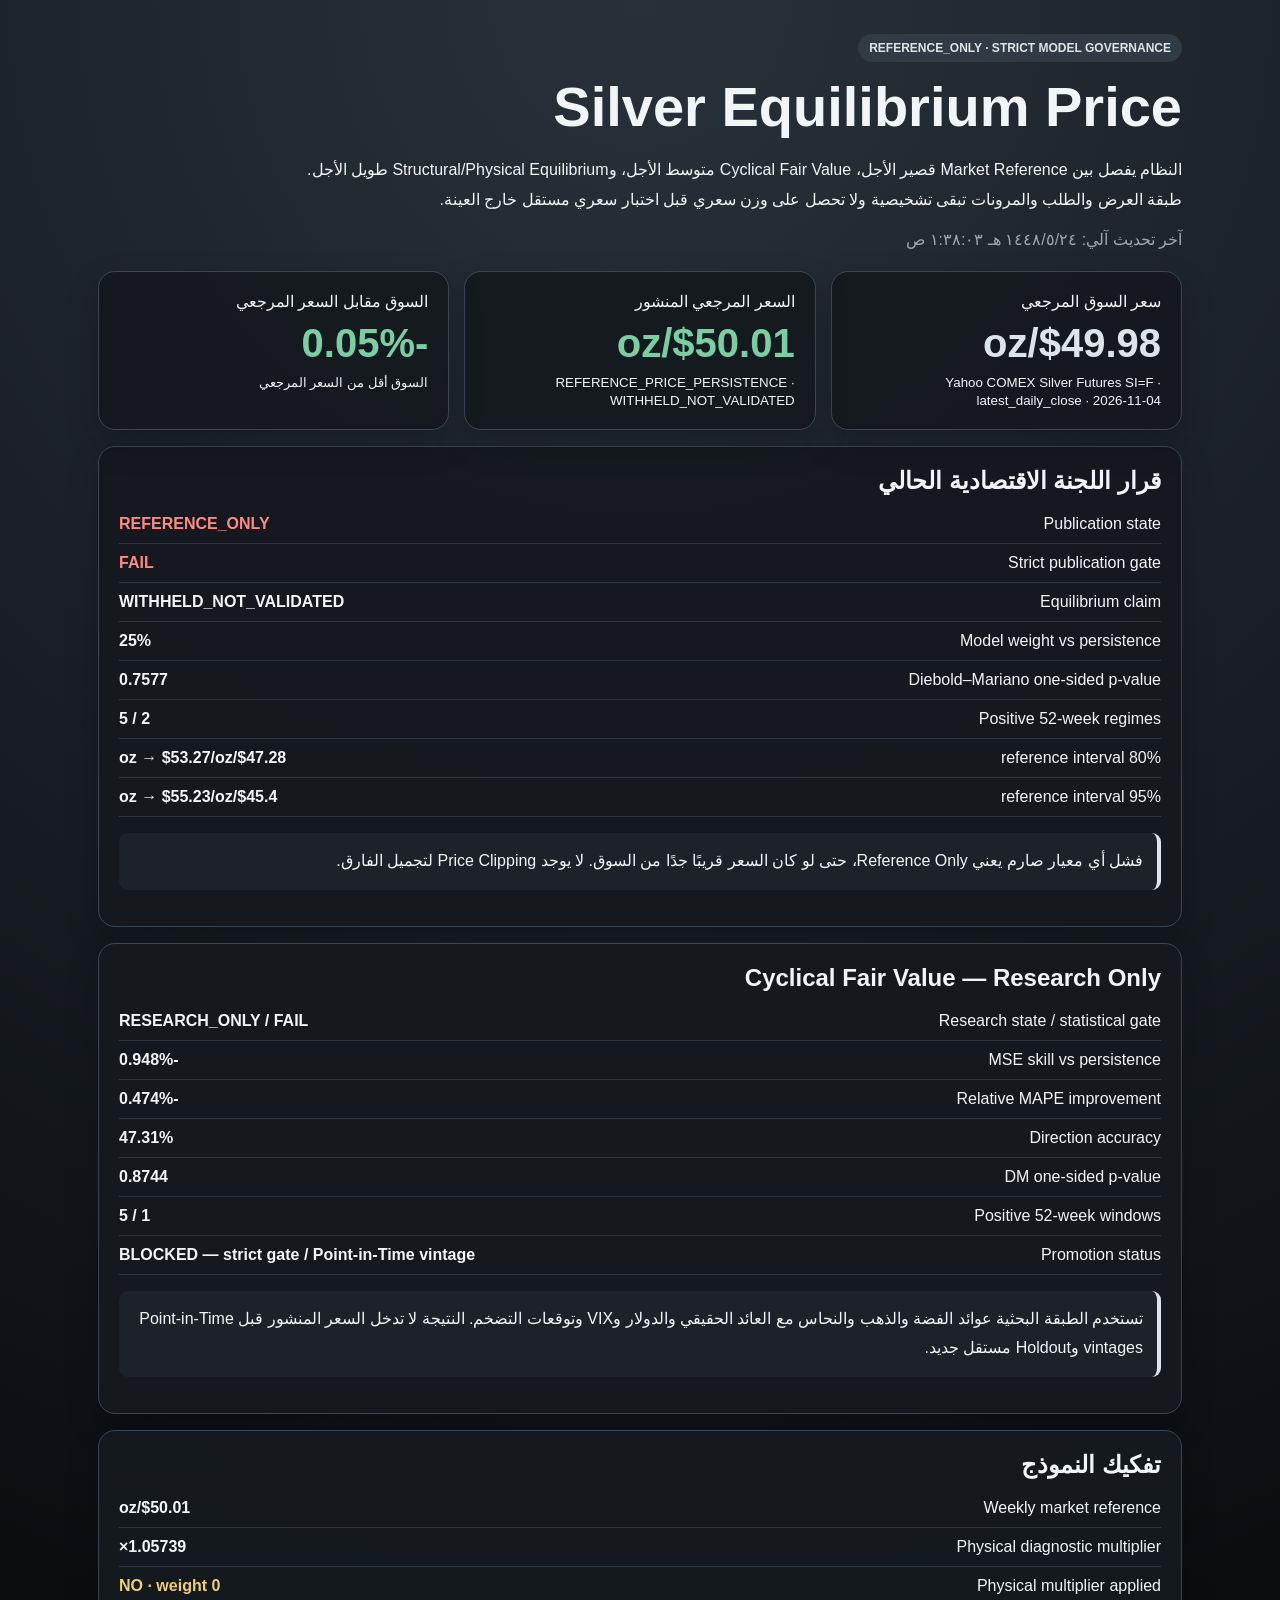
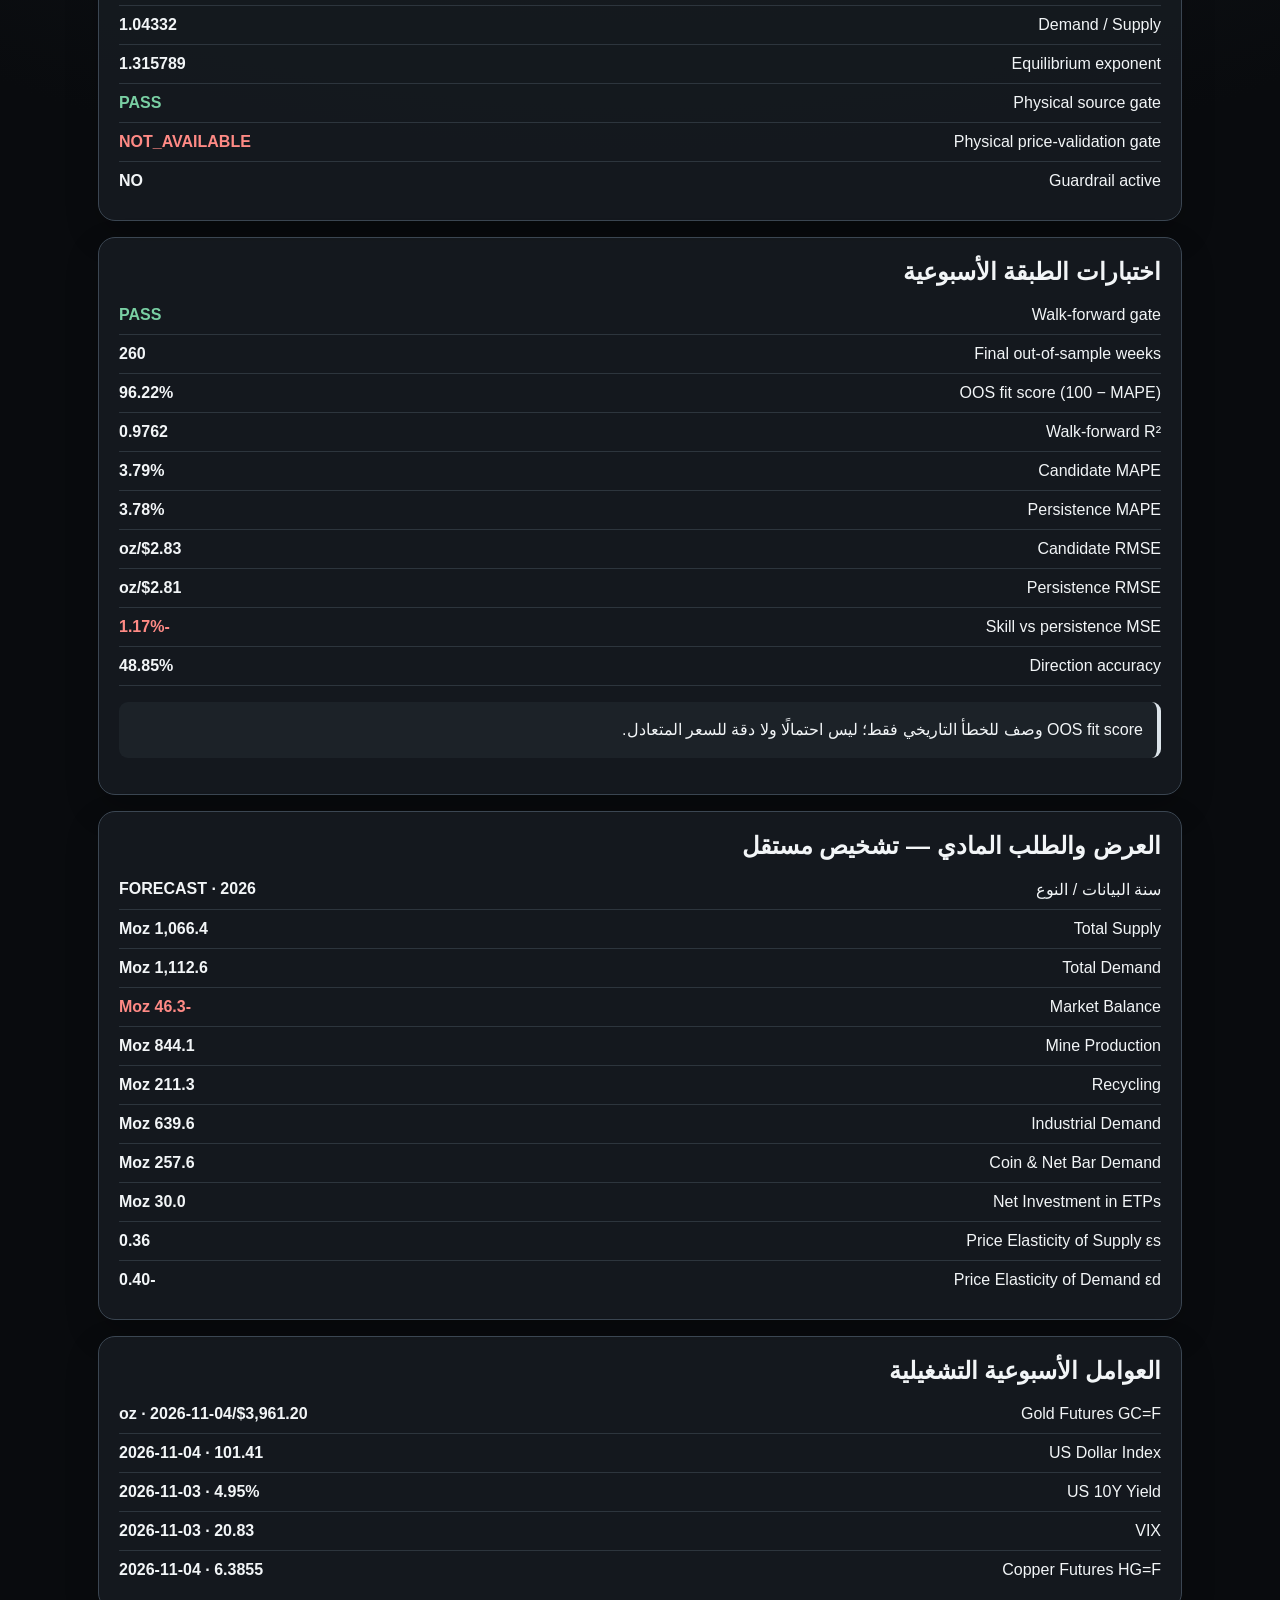
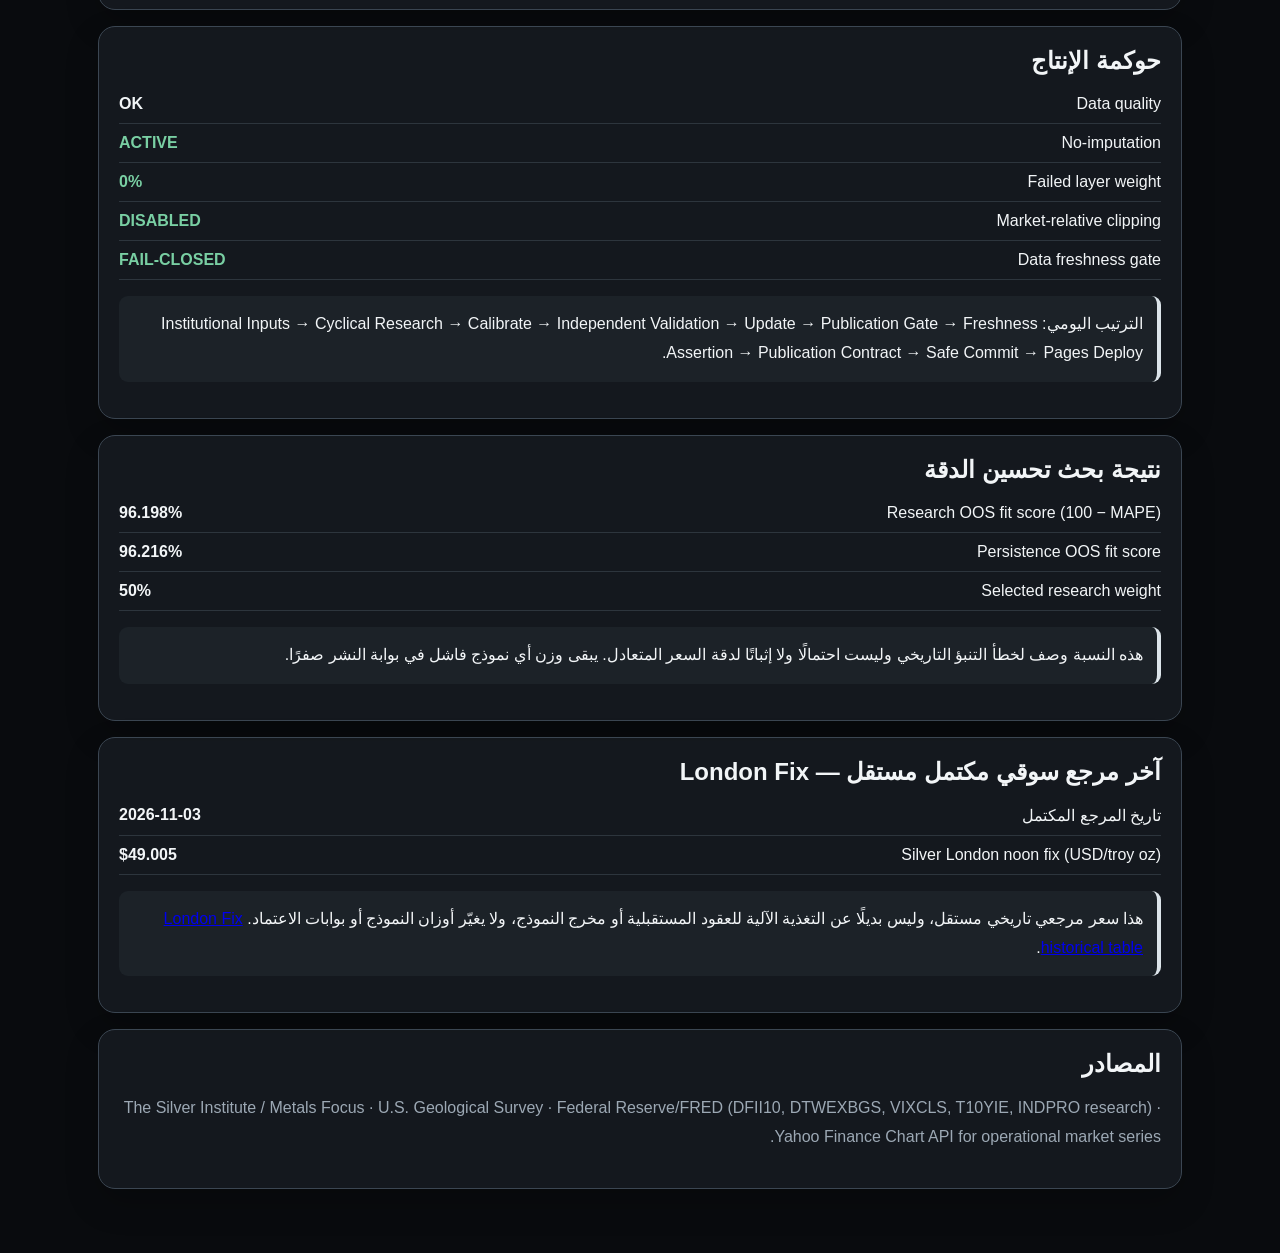
==== commit ae6226d7: "Update verified 2026-11-03 market references without changing model governance" ====
--- a/docs/silver/index.html
+++ b/docs/silver/index.html
@@ -9,4 +9,4 @@
 <section class="panel"><h2>العوامل الأسبوعية التشغيلية</h2><div class="row"><span>Gold Futures GC=F</span><b id="gold">—</b></div><div class="row"><span>US Dollar Index</span><b id="usd">—</b></div><div class="row"><span>US 10Y Yield</span><b id="tnx">—</b></div><div class="row"><span>VIX</span><b id="vix">—</b></div><div class="row"><span>Copper Futures HG=F</span><b id="copper">—</b></div></section>
 <section class="panel"><h2>حوكمة الإنتاج</h2><div class="row"><span>Data quality</span><b id="quality">—</b></div><div class="row"><span>No-imputation</span><b class="green">ACTIVE</b></div><div class="row"><span>Failed layer weight</span><b class="green">0%</b></div><div class="row"><span>Market-relative clipping</span><b class="green">DISABLED</b></div><div class="row"><span>Data freshness gate</span><b class="green">FAIL-CLOSED</b></div><p class="note">الترتيب اليومي: Institutional Inputs → Cyclical Research → Calibrate → Independent Validation → Update → Publication Gate → Freshness Assertion → Publication Contract → Safe Commit → Pages Deploy.</p></section>
 <section class="panel"><h2>نتيجة بحث تحسين الدقة</h2><div class="row"><span>Research OOS fit score (100 − MAPE)</span><b id="cycFit">—</b></div><div class="row"><span>Persistence OOS fit score</span><b id="cycNaiveFit">—</b></div><div class="row"><span>Selected research weight</span><b id="cycWeight">—</b></div><p class="note">هذه النسبة وصف لخطأ التنبؤ التاريخي وليست احتمالًا ولا إثباتًا لدقة السعر المتعادل. يبقى وزن أي نموذج فاشل في بوابة النشر صفرًا.</p></section>
-<section class="panel"><h2>المصادر</h2><p class="sources">The Silver Institute / Metals Focus · U.S. Geological Survey · Federal Reserve/FRED (DFII10, DTWEXBGS, VIXCLS, T10YIE, INDPRO research) · Yahoo Finance Chart API for operational market series.</p></section></main><script src="app.js"></script><script src="committee.js"></script></body></html>
+<section class="panel"><h2>آخر مرجع سوقي مكتمل مستقل — London Fix</h2><div class="row"><span>تاريخ المرجع المكتمل</span><b>2026-11-03</b></div><div class="row"><span>Silver London noon fix (USD/troy oz)</span><b>$49.005</b></div><p class="note">هذا سعر مرجعي تاريخي مستقل، وليس بديلًا عن التغذية الآلية للعقود المستقبلية أو مخرج النموذج، ولا يغيّر أوزان النموذج أو بوابات الاعتماد. <a href="https://goldsilver.com/price-charts/historical-london-fix/2026/">London Fix historical table</a>.</p></section><section class="panel"><h2>المصادر</h2><p class="sources">The Silver Institute / Metals Focus · U.S. Geological Survey · Federal Reserve/FRED (DFII10, DTWEXBGS, VIXCLS, T10YIE, INDPRO research) · Yahoo Finance Chart API for operational market series.</p></section></main><script src="app.js"></script><script src="committee.js"></script></body></html>
